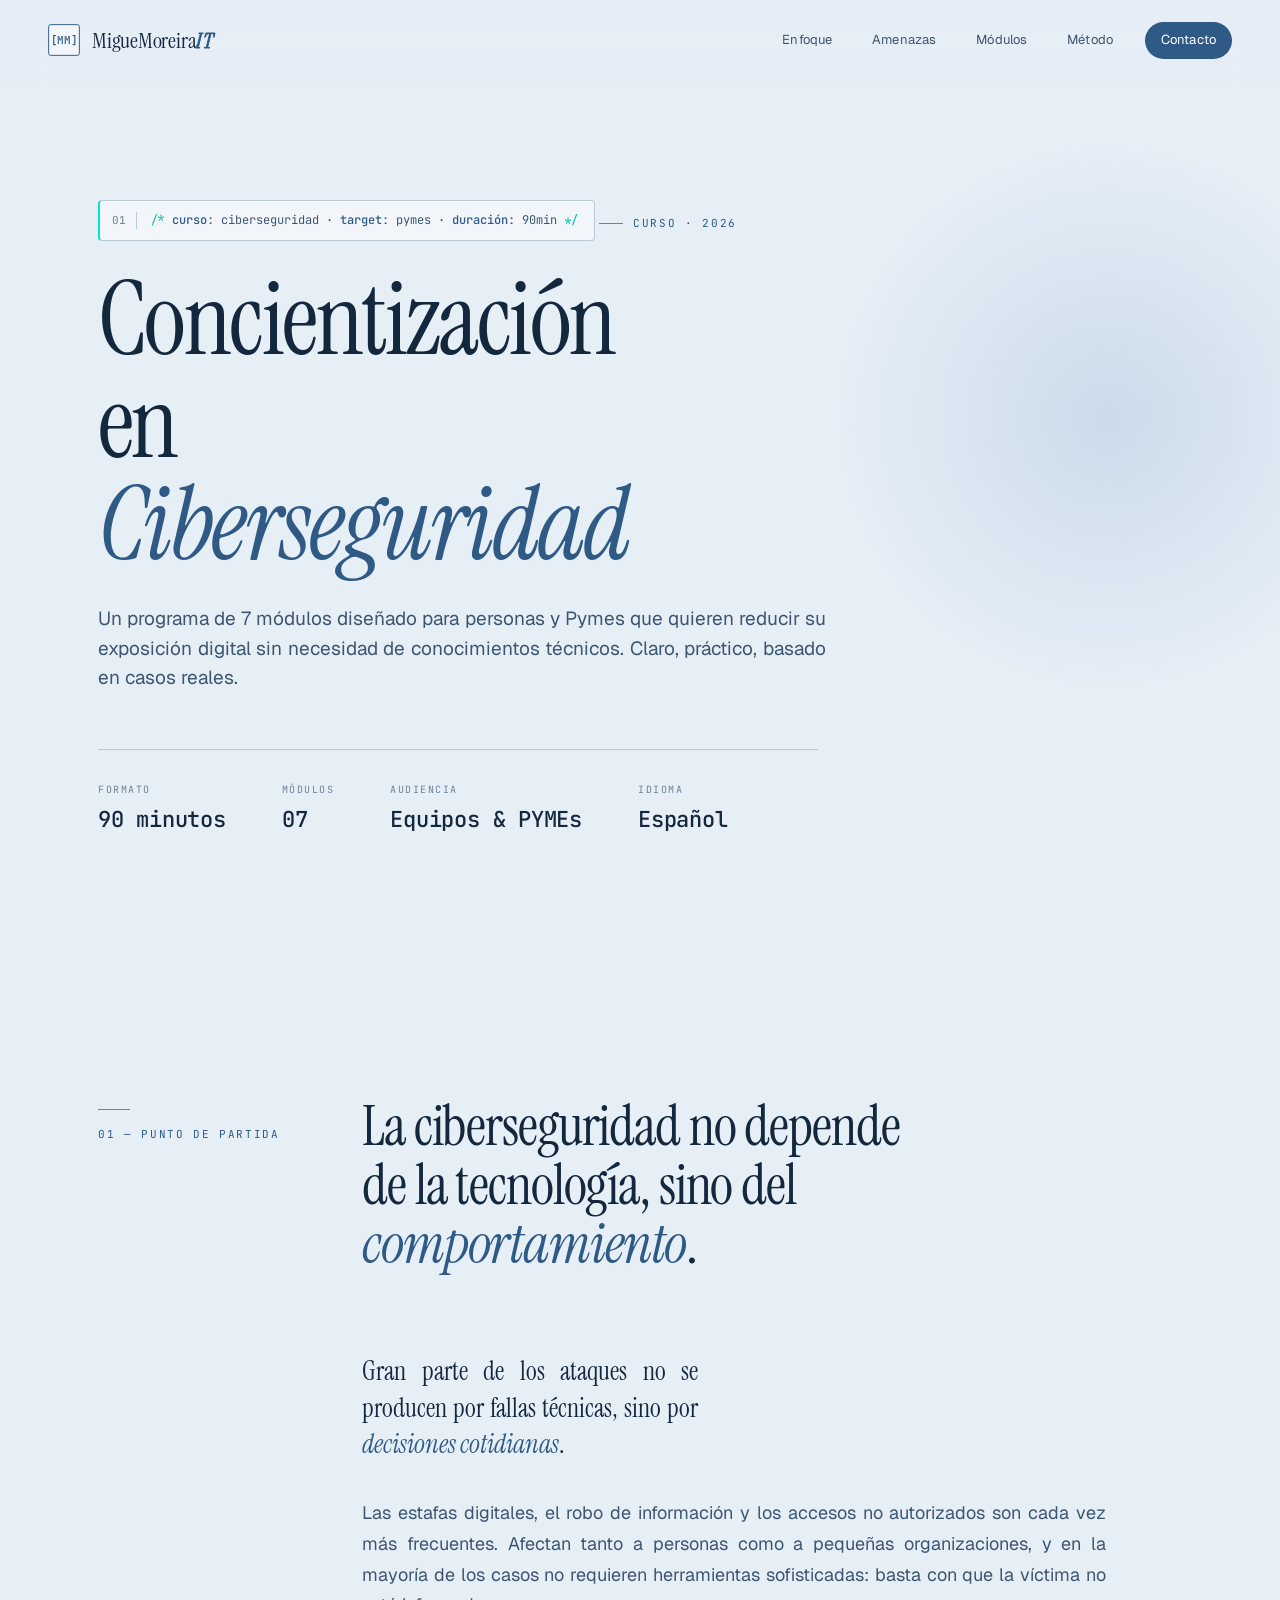
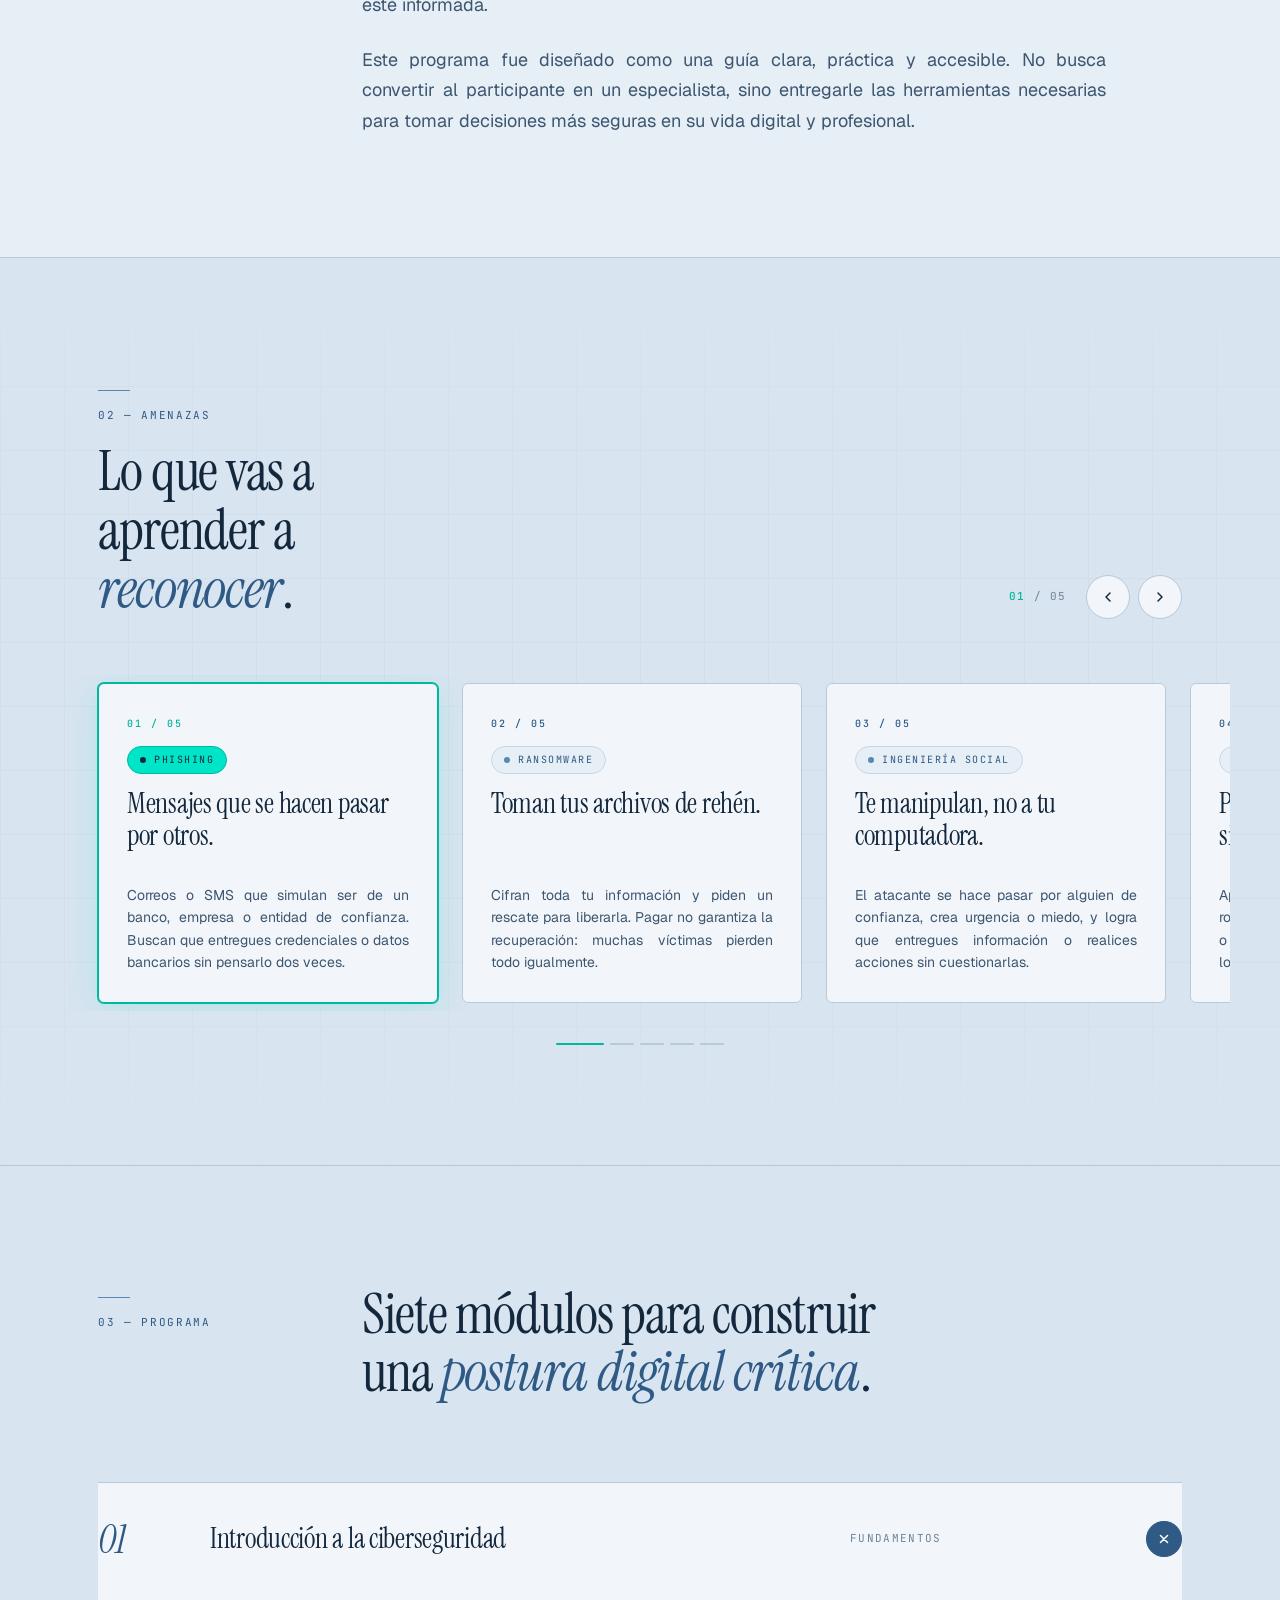
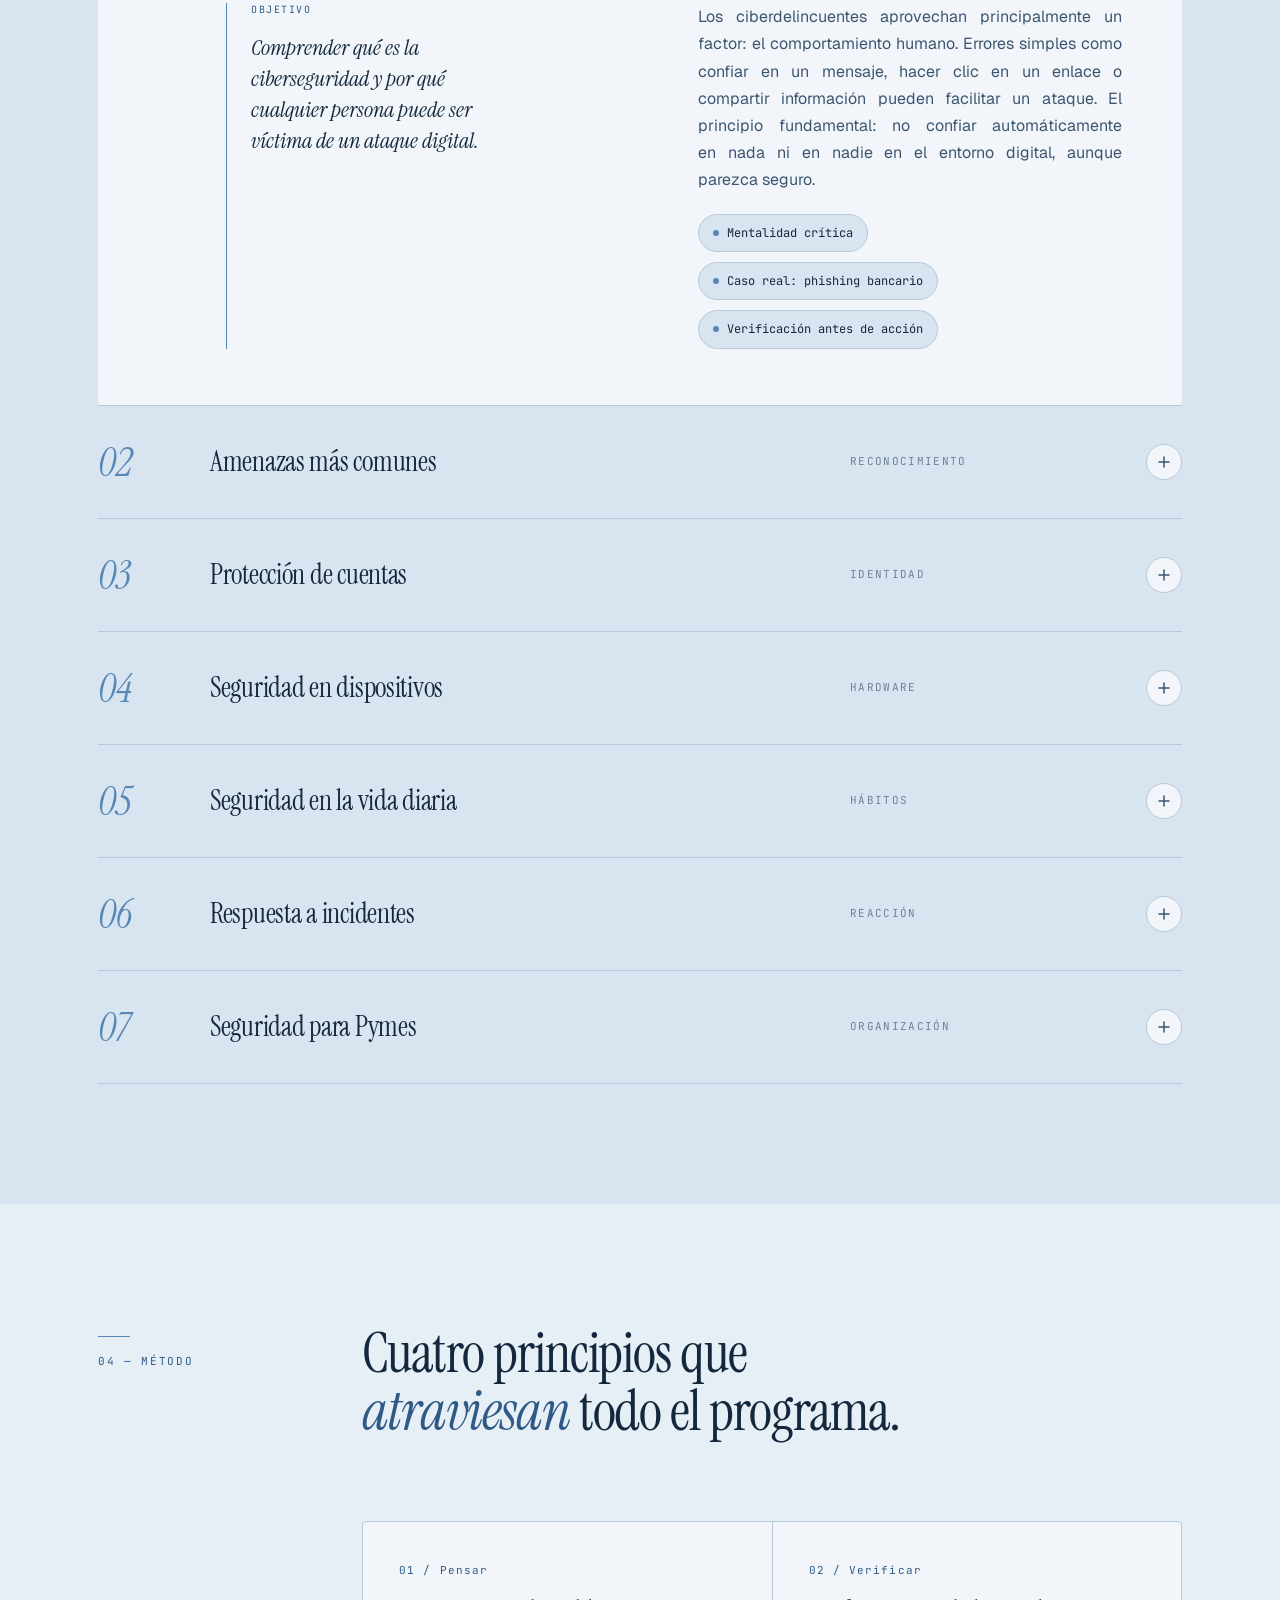
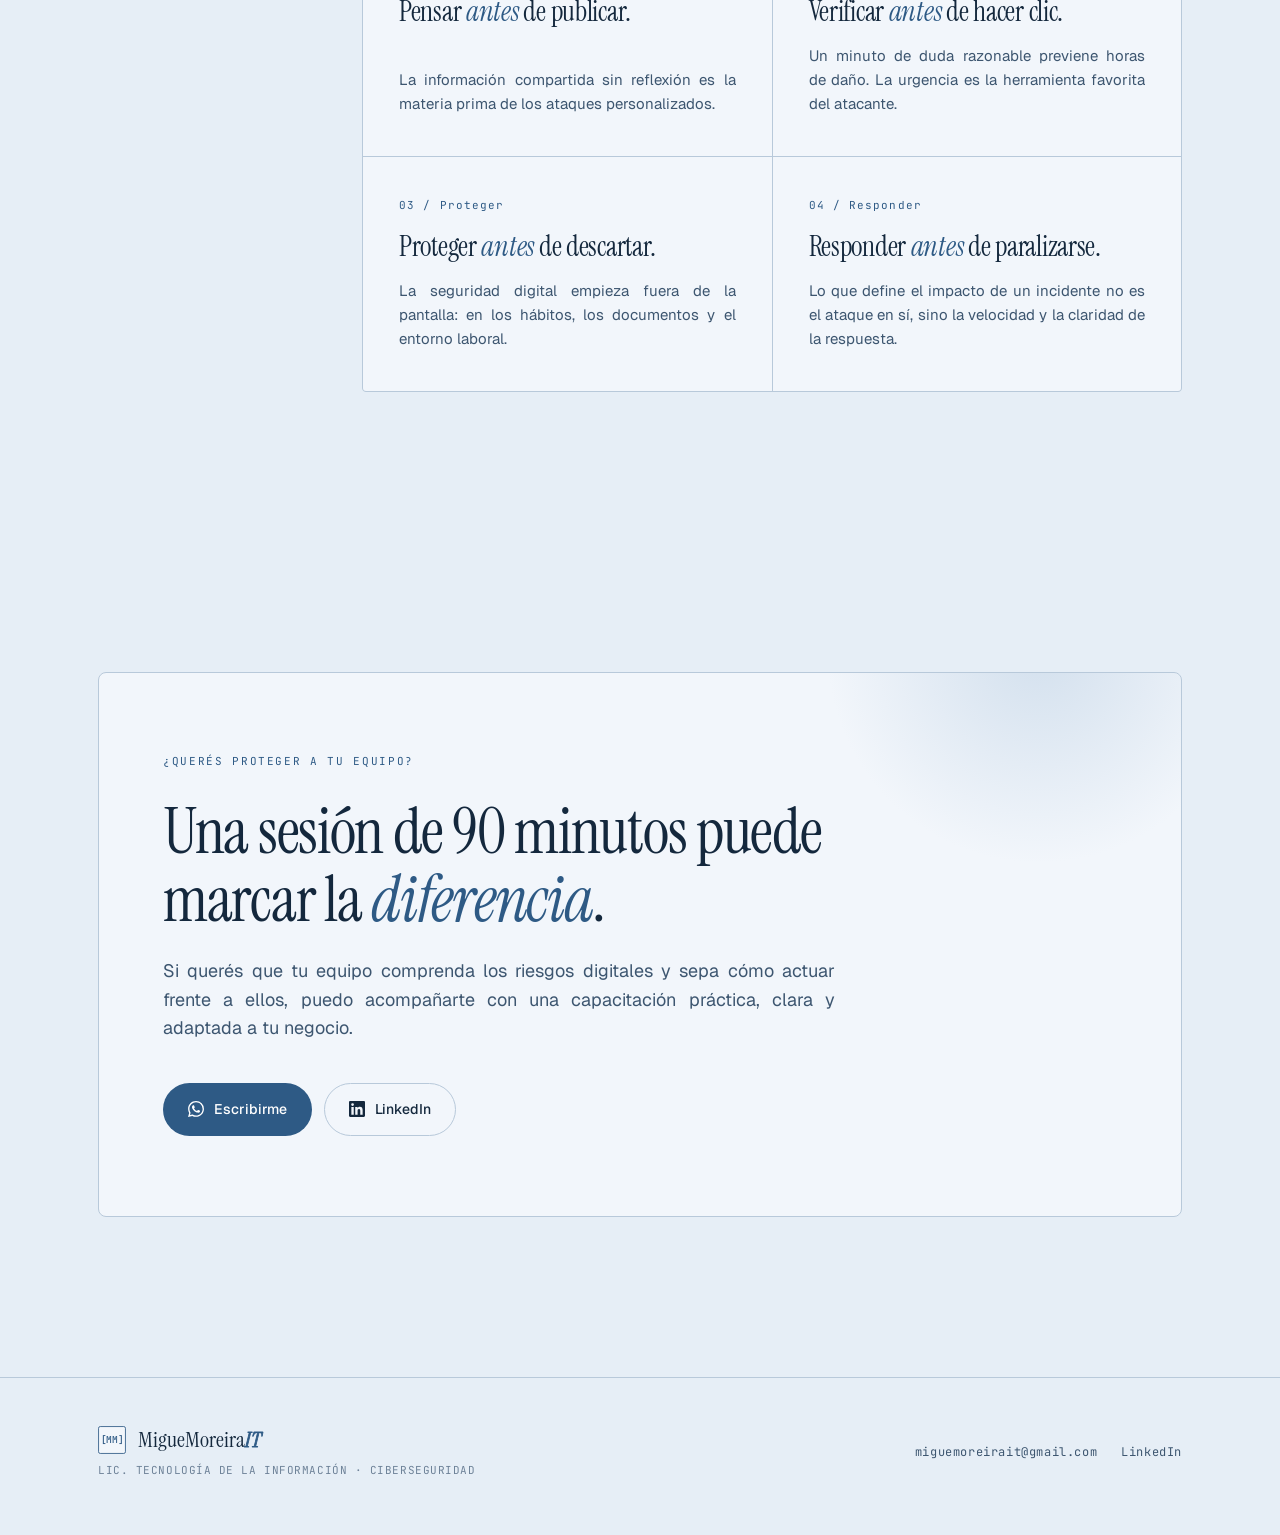
==== index.html @ a4010cc7 "Initial commit: portfolio site" ====
<!DOCTYPE html>
<html lang="es">
<head>
<meta charset="UTF-8" />
<meta name="viewport" content="width=device-width, initial-scale=1.0" />
<title>MigueMoreiraIT — Concientización en Ciberseguridad</title>
<link rel="preconnect" href="https://fonts.googleapis.com" />
<link rel="preconnect" href="https://fonts.gstatic.com" crossorigin />
<link href="https://fonts.googleapis.com/css2?family=Instrument+Serif:ital@0;1&family=Geist:wght@300;400;500;600&family=JetBrains+Mono:wght@400;500&display=swap" rel="stylesheet" />

<link rel="icon" type="image/svg+xml" href="logos/monogram.svg" />
<link rel="stylesheet" href="styles.css" />
</head>
<body>
<a id="top"></a>

<nav class="nav" id="nav">
  <a href="#top" class="nav-brand">
    <svg class="nav-mark" viewBox="0 0 100 100" xmlns="http://www.w3.org/2000/svg" aria-hidden="true">
      <rect x="2" y="2" width="96" height="96" fill="#F2F6FB" stroke="#2E5A85" stroke-width="3" rx="6"/>
      <text x="50" y="62" text-anchor="middle" font-family="'JetBrains Mono', ui-monospace, monospace" font-size="34" font-weight="500" fill="#2E5A85" letter-spacing="-1">[MM]</text>
    </svg>
    <span>MigueMoreira<strong class="brand-it">IT</strong></span>
  </a>
  <div class="nav-links">
    <a href="#enfoque">Enfoque</a>
    <a href="#amenazas">Amenazas</a>
    <a href="#modulos">Módulos</a>
    <a href="#metodo">Método</a>
    <a href="#contacto" class="cta-link">Contacto</a>
    <button class="nav-toggle" id="nav-toggle" aria-label="Abrir menú" aria-expanded="false">
      <span class="nav-toggle-icon"><span></span><span></span><span></span></span>
    </button>
  </div>
</nav>

<div class="mobile-menu" id="mobile-menu">
  <a href="#enfoque" data-mobile-link><span>Enfoque</span><span class="num">01</span></a>
  <a href="#amenazas" data-mobile-link><span>Amenazas</span><span class="num">02</span></a>
  <a href="#modulos" data-mobile-link><span>Módulos</span><span class="num">03</span></a>
  <a href="#metodo" data-mobile-link><span>Método</span><span class="num">04</span></a>
  <a href="#contacto" data-mobile-link><span>Contacto</span><span class="num">05</span></a>
  <div class="mobile-menu-footer">
    <a href="mailto:miguemoreirait@gmail.com">miguemoreirait@gmail.com</a>
  </div>
</div>

<main>

  <!-- HERO -->
  <section class="hero">
    <div class="wrap hero-inner">
      <div class="hero-snippet">
        <span class="ln">01</span>
        <span><span class="sym">/*</span> <span class="key">curso</span>: ciberseguridad · <span class="key">target</span>: pymes · <span class="key">duración</span>: 90min <span class="sym">*/</span></span>
      </div>
      <div class="hero-eyebrow">Curso · 2026</div>
      <h1>Concientización en <em>Ciberseguridad</em></h1>
      <p class="hero-sub">
        Un programa de 7 módulos diseñado para personas y Pymes que quieren reducir su exposición digital sin necesidad de conocimientos técnicos. Claro, práctico, basado en casos reales.
      </p>

      <div class="hero-meta">
        <div class="hero-meta-item">
          <span class="hero-meta-label">Formato</span>
          <span class="hero-meta-value">90 minutos</span>
        </div>
        <div class="hero-meta-item">
          <span class="hero-meta-label">Módulos</span>
          <span class="hero-meta-value">07</span>
        </div>
        <div class="hero-meta-item">
          <span class="hero-meta-label">Audiencia</span>
          <span class="hero-meta-value">Equipos & PYMEs</span>
        </div>
        <div class="hero-meta-item">
          <span class="hero-meta-label">Idioma</span>
          <span class="hero-meta-value">Español</span>
        </div>
      </div>
    </div>
  </section>

  <!-- INTRO / ENFOQUE -->
  <section id="enfoque">
    <div class="wrap">
      <div class="section-head">
        <div class="section-head-tag">01 — Punto de partida</div>
        <h2>La ciberseguridad no depende de la tecnología, sino del <em>comportamiento</em>.</h2>
      </div>
      <div class="intro-body">
        <div></div>
        <div>
          <p class="lead">
            Gran parte de los ataques no se producen por fallas técnicas, sino por <em>decisiones cotidianas</em>.
          </p>
          <p>
            Las estafas digitales, el robo de información y los accesos no autorizados son cada vez más frecuentes. Afectan tanto a personas como a pequeñas organizaciones, y en la mayoría de los casos no requieren herramientas sofisticadas: basta con que la víctima no esté informada.
          </p>
          <p>
            Este programa fue diseñado como una guía clara, práctica y accesible. No busca convertir al participante en un especialista, sino entregarle las herramientas necesarias para tomar decisiones más seguras en su vida digital y profesional.
          </p>
        </div>
      </div>
    </div>
  </section>

  <!-- AMENAZAS · carousel -->
  <section class="amenazas-section" id="amenazas">
    <div class="wrap">
      <div class="amenazas-head">
        <div class="left">
          <div class="section-head-tag">02 — Amenazas</div>
          <h2>Lo que vas a aprender a <em>reconocer</em>.</h2>
        </div>
        <div class="carousel-controls">
          <span class="carousel-counter"><strong id="carousel-current">01</strong> / <span id="carousel-total">05</span></span>
          <button class="carousel-arrow" id="carousel-prev" aria-label="Anterior">
            <svg viewBox="0 0 14 14"><path d="M9 11L5 7l4-4" stroke-linecap="round" stroke-linejoin="round"/></svg>
          </button>
          <button class="carousel-arrow" id="carousel-next" aria-label="Siguiente">
            <svg viewBox="0 0 14 14"><path d="M5 3l4 4-4 4" stroke-linecap="round" stroke-linejoin="round"/></svg>
          </button>
        </div>
      </div>
      <div class="carousel-track-wrap">
        <div class="carousel-track" id="carousel-track"></div>
      </div>
      <div class="carousel-dots" id="carousel-dots"></div>
    </div>
  </section>

  <!-- MODULES -->
  <section class="modules-section" id="modulos">
    <div class="wrap">
      <div class="section-head">
        <div class="section-head-tag">03 — Programa</div>
        <h2>Siete módulos para construir una <em>postura digital crítica</em>.</h2>
      </div>
      <div class="modules-grid" id="modules-grid"></div>
    </div>
  </section>

  <!-- APPROACH / METODO -->
  <section id="metodo">
    <div class="wrap">
      <div class="section-head">
        <div class="section-head-tag">04 — Método</div>
        <h2>Cuatro principios que <em>atraviesan</em> todo el programa.</h2>
      </div>
      <div class="approach-grid">
        <div></div>
        <div class="approach-cards">
          <div class="approach-card">
            <span class="approach-card-num">01 / Pensar</span>
            <h3>Pensar <em>antes</em> de publicar.</h3>
            <p>La información compartida sin reflexión es la materia prima de los ataques personalizados.</p>
          </div>
          <div class="approach-card">
            <span class="approach-card-num">02 / Verificar</span>
            <h3>Verificar <em>antes</em> de hacer clic.</h3>
            <p>Un minuto de duda razonable previene horas de daño. La urgencia es la herramienta favorita del atacante.</p>
          </div>
          <div class="approach-card">
            <span class="approach-card-num">03 / Proteger</span>
            <h3>Proteger <em>antes</em> de descartar.</h3>
            <p>La seguridad digital empieza fuera de la pantalla: en los hábitos, los documentos y el entorno laboral.</p>
          </div>
          <div class="approach-card">
            <span class="approach-card-num">04 / Responder</span>
            <h3>Responder <em>antes</em> de paralizarse.</h3>
            <p>Lo que define el impacto de un incidente no es el ataque en sí, sino la velocidad y la claridad de la respuesta.</p>
          </div>
        </div>
      </div>
    </div>
  </section>

  <!-- CTA -->
  <section class="cta" id="contacto">
    <div class="wrap">
      <div class="cta-inner">
        <div class="cta-content">
          <div class="cta-eyebrow">¿Querés proteger a tu equipo?</div>
          <h2>Una sesión de 90 minutos puede marcar la <em>diferencia</em>.</h2>
          <p class="cta-body">
            Si querés que tu equipo comprenda los riesgos digitales y sepa cómo actuar frente a ellos, puedo acompañarte con una capacitación práctica, clara y adaptada a tu negocio.
          </p>
          <div class="cta-actions">
            <a href="https://wa.me/5491130578169" target="_blank" rel="noopener" class="btn btn-primary">
              <svg viewBox="0 0 24 24" fill="currentColor" stroke="none" aria-hidden="true"><path d="M17.472 14.382c-.297-.149-1.758-.867-2.03-.967-.273-.099-.471-.148-.67.15-.197.297-.767.966-.94 1.164-.173.199-.347.223-.644.075-.297-.15-1.255-.463-2.39-1.475-.883-.788-1.48-1.761-1.653-2.059-.173-.297-.018-.458.13-.606.134-.133.298-.347.446-.52.149-.174.198-.298.298-.497.099-.198.05-.371-.025-.52-.075-.149-.669-1.612-.916-2.207-.242-.579-.487-.5-.669-.51-.173-.008-.371-.01-.57-.01-.198 0-.52.074-.792.372-.272.297-1.04 1.016-1.04 2.479 0 1.462 1.065 2.875 1.213 3.074.149.198 2.096 3.2 5.077 4.487.709.306 1.262.489 1.694.625.712.227 1.36.195 1.871.118.571-.085 1.758-.719 2.006-1.413.248-.694.248-1.289.173-1.413-.074-.124-.272-.198-.57-.347m-5.421 7.403h-.004a9.87 9.87 0 01-5.031-1.378l-.361-.214-3.741.982.998-3.648-.235-.374a9.86 9.86 0 01-1.51-5.26c.001-5.45 4.436-9.884 9.888-9.884 2.64 0 5.122 1.03 6.988 2.898a9.825 9.825 0 012.893 6.994c-.003 5.45-4.437 9.884-9.885 9.884m8.413-18.297A11.815 11.815 0 0012.05 0C5.495 0 .16 5.335.157 11.892c0 2.096.547 4.142 1.588 5.945L.057 24l6.305-1.654a11.882 11.882 0 005.683 1.448h.005c6.554 0 11.89-5.335 11.893-11.893a11.821 11.821 0 00-3.48-8.413z"/></svg>
              Escribirme
            </a>
            <a href="https://linkedin.com/in/miguemoreira" target="_blank" rel="noopener" class="btn btn-secondary">
              <svg viewBox="0 0 24 24" fill="currentColor" stroke="none" aria-hidden="true"><path d="M20.447 20.452h-3.554v-5.569c0-1.328-.027-3.037-1.852-3.037-1.853 0-2.136 1.445-2.136 2.939v5.667H9.351V9h3.414v1.561h.046c.477-.9 1.637-1.85 3.37-1.85 3.601 0 4.267 2.37 4.267 5.455v6.286zM5.337 7.433a2.062 2.062 0 01-2.063-2.065 2.063 2.063 0 112.063 2.065zm1.782 13.019H3.555V9h3.564v11.452zM22.225 0H1.771C.792 0 0 .774 0 1.729v20.542C0 23.227.792 24 1.771 24h20.451C23.2 24 24 23.227 24 22.271V1.729C24 .774 23.2 0 22.222 0h.003z"/></svg>
              LinkedIn
            </a>
          </div>
        </div>
      </div>
    </div>
  </section>

  <footer>
    <div class="wrap">
      <div class="footer-row">
        <div class="footer-left">
          <div class="footer-wordmark">
            <svg class="footer-mark" viewBox="0 0 100 100" xmlns="http://www.w3.org/2000/svg" aria-hidden="true">
              <rect x="2" y="2" width="96" height="96" fill="#F2F6FB" stroke="#2E5A85" stroke-width="3" rx="6"/>
              <text x="50" y="62" text-anchor="middle" font-family="'JetBrains Mono', ui-monospace, monospace" font-size="34" font-weight="500" fill="#2E5A85" letter-spacing="-1">[MM]</text>
            </svg>
            <span>MigueMoreira<strong class="brand-it">IT</strong></span>
          </div>
          <div class="footer-credentials">Lic. Tecnología de la Información · Ciberseguridad</div>
        </div>
        <div class="footer-right">
          <a href="mailto:miguemoreirait@gmail.com">miguemoreirait@gmail.com</a>
          <a href="https://linkedin.com/in/miguemoreira" target="_blank" rel="noopener">LinkedIn</a>
        </div>
      </div>
    </div>
  </footer>
</main>

<script type="application/json" id="threats-data">
[
  {
    "num": "01",
    "tag": "Phishing",
    "title": "Mensajes que se hacen pasar por otros.",
    "desc": "Correos o SMS que simulan ser de un banco, empresa o entidad de confianza. Buscan que entregues credenciales o datos bancarios sin pensarlo dos veces."
  },
  {
    "num": "02",
    "tag": "Ransomware",
    "title": "Toman tus archivos de rehén.",
    "desc": "Cifran toda tu información y piden un rescate para liberarla. Pagar no garantiza la recuperación: muchas víctimas pierden todo igualmente."
  },
  {
    "num": "03",
    "tag": "Ingeniería social",
    "title": "Te manipulan, no a tu computadora.",
    "desc": "El atacante se hace pasar por alguien de confianza, crea urgencia o miedo, y logra que entregues información o realices acciones sin cuestionarlas."
  },
  {
    "num": "04",
    "tag": "Malware",
    "title": "Programas que espían sin avisar.",
    "desc": "Aplicaciones aparentemente inocentes que roban contraseñas, registran lo que tipeás o toman control del dispositivo sin que lo notes."
  },
  {
    "num": "05",
    "tag": "Estafas digitales",
    "title": "El cuento del tío, en versión digital.",
    "desc": "Perfiles falsos en WhatsApp o redes sociales que se hacen pasar por familiares o empresas conocidas. Usan urgencia emocional para pedir dinero o datos."
  }
]
</script>

<script type="application/json" id="modules-data">
[
  {
    "num": "01",
    "title": "Introducción a la ciberseguridad",
    "tag": "Fundamentos",
    "objetivo": "Comprender qué es la ciberseguridad y por qué cualquier persona puede ser víctima de un ataque digital.",
    "body": "Los ciberdelincuentes aprovechan principalmente un factor: el comportamiento humano. Errores simples como confiar en un mensaje, hacer clic en un enlace o compartir información pueden facilitar un ataque. El principio fundamental: no confiar automáticamente en nada ni en nadie en el entorno digital, aunque parezca seguro.",
    "topics": ["Mentalidad crítica", "Caso real: phishing bancario", "Verificación antes de acción"]
  },
  {
    "num": "02",
    "title": "Amenazas más comunes",
    "tag": "Reconocimiento",
    "objetivo": "Identificar las amenazas digitales más frecuentes para reconocerlas a tiempo y evitar caer en ellas.",
    "body": "Las amenazas digitales más comunes no requieren tecnología sofisticada: requieren que la víctima no esté informada. El denominador común es siempre el mismo: aprovechar la confianza, la urgencia o el desconocimiento del usuario.",
    "topics": ["Phishing", "Ransomware", "Ingeniería social", "Malware", "Estafas por WhatsApp"]
  },
  {
    "num": "03",
    "title": "Protección de cuentas",
    "tag": "Identidad",
    "objetivo": "Aprender a proteger las cuentas digitales personales y laborales para evitar accesos no autorizados.",
    "body": "Una contraseña débil o reutilizada es como dejar la llave de tu casa debajo del felpudo. El correo electrónico es la llave maestra: si un atacante accede a él, puede resetear las contraseñas de todos los otros servicios. La protección no requiere conocimientos técnicos, requiere hábitos simples aplicados de forma consistente.",
    "topics": ["Contraseñas seguras", "Doble factor (2FA)", "Gestores de contraseñas", "Have I Been Pwned"]
  },
  {
    "num": "04",
    "title": "Seguridad en dispositivos",
    "tag": "Hardware",
    "objetivo": "Proteger los dispositivos que usamos a diario para evitar que sean vulnerados, robados o comprometidos sin que nos demos cuenta.",
    "body": "Un dispositivo desprotegido es una puerta abierta. El dispositivo más seguro no es el más caro ni el más moderno: es el que está correctamente configurado y mantenido. Pequeños hábitos como actualizar, bloquear y verificar marcan una diferencia enorme frente a las amenazas más comunes.",
    "topics": ["Actualizaciones", "Bloqueo de pantalla", "Wi-Fi públicas & VPN", "Apps oficiales", "Permisos"]
  },
  {
    "num": "05",
    "title": "Seguridad en la vida diaria",
    "tag": "Hábitos",
    "objetivo": "Incorporar hábitos de seguridad digital en las actividades cotidianas para reducir los riesgos sin necesidad de conocimientos técnicos.",
    "body": "La ciberseguridad no ocurre solo en las empresas o en entornos técnicos. Ocurre en cada decisión que tomamos cuando usamos el celular, navegamos por internet o compartimos información. La mayoría de los ataques exitosos no explotan fallas tecnológicas, explotan comportamientos cotidianos.",
    "topics": ["Sobreexposición en redes", "Compras online seguras", "Documentos físicos", "Entorno laboral"]
  },
  {
    "num": "06",
    "title": "Respuesta a incidentes",
    "tag": "Reacción",
    "objetivo": "Saber qué hacer ante una situación de ataque o brecha de seguridad para minimizar el daño y recuperarse de forma ordenada.",
    "body": "Ningún sistema de protección es infalible. La diferencia entre un incidente menor y una crisis grave muchas veces no está en el ataque en sí, sino en la velocidad y la claridad con la que se responde. Cada minuto de inacción le da más tiempo al atacante.",
    "topics": ["Contención inmediata", "Copias de seguridad", "No pagar rescates", "Denuncia UFECI"]
  },
  {
    "num": "07",
    "title": "Seguridad para Pymes",
    "tag": "Organización",
    "objetivo": "Identificar los riesgos específicos que enfrentan las Pymes y conocer las medidas básicas para proteger información, sistemas y reputación.",
    "body": "Las Pymes son uno de los blancos más frecuentes. No porque tengan más información, sino porque tienen menos protección. El eslabón más débil no es la tecnología, sino las personas. La capacitación del equipo no es un lujo: es la inversión de mayor impacto al menor costo.",
    "topics": ["Capacitación del equipo", "Política de accesos", "Backups regulares", "Canales seguros"]
  }
]
</script>

<script src="script.js"></script>

</body>
</html>
---- styles.css ----
:root {
    /* Deeper blue pastel palette */
    --bg: #E6EEF6;
    --bg-deep: #D8E4F0;
    --surface: #F2F6FB;
    --surface-soft: #BFD2E5;
    --line: #B8C9DA;
    --line-soft: #C9D7E5;
    --primary: #5687B5;
    --primary-deep: #2E5A85;
    --accent: #94B4D2;
    --ink: #14283D;
    --ink-soft: #3D5670;
    --muted: #6E8298;
    /* Tech accent — used in interactive states, snippets, active carousel card */
    --cyan: #00E5C7;
    --cyan-deep: #00B89E;
    --cyan-glow: rgba(0, 229, 199, 0.18);
    --serif: 'Instrument Serif', Georgia, serif;
    --sans: 'Geist', -apple-system, BlinkMacSystemFont, sans-serif;
    --mono: 'JetBrains Mono', ui-monospace, monospace;
  }

  * { box-sizing: border-box; margin: 0; padding: 0; }

  html { scroll-behavior: smooth; }

  body {
    font-family: var(--sans);
    background: var(--bg);
    color: var(--ink);
    line-height: 1.6;
    font-weight: 400;
    -webkit-font-smoothing: antialiased;
    -moz-osx-font-smoothing: grayscale;
    text-wrap: pretty;
  }

  ::selection { background: var(--surface-soft); color: var(--ink); }

  /* ============ NAV ============ */
  .nav {
    position: fixed;
    top: 0;
    left: 0;
    right: 0;
    z-index: 50;
    padding: 22px 48px;
    display: flex;
    justify-content: space-between;
    align-items: center;
    backdrop-filter: blur(20px);
    -webkit-backdrop-filter: blur(20px);
    background: rgba(230, 238, 246, 0.78);
    border-bottom: 1px solid transparent;
    transition: border-color .3s ease, background .3s ease;
  }
  .nav.scrolled { border-bottom-color: var(--line-soft); }
  .nav-brand {
    font-family: var(--serif);
    font-size: 22px;
    letter-spacing: -0.01em;
    color: var(--ink);
    text-decoration: none;
    white-space: nowrap;
    flex-shrink: 0;
    display: inline-flex;
    align-items: center;
    gap: 12px;
  }
  .nav-brand .nav-mark {
    width: 32px;
    height: 32px;
    display: block;
    flex-shrink: 0;
  }
  .nav-brand em { font-style: italic; color: var(--primary-deep); }

  /* Brand 'IT' — bold + primary-deep, used in nav and footer */
  .brand-it {
    font-style: italic;
    font-weight: 400;
    color: var(--primary-deep);
    -webkit-text-stroke: 0.8px var(--primary-deep);
    letter-spacing: 0.01em;
  }
  .nav-links { display: flex; gap: 8px; align-items: center; }
  .nav-links a {
    font-size: 13px;
    color: var(--ink-soft);
    text-decoration: none;
    letter-spacing: 0.01em;
    transition: all .2s ease;
    padding: 8px 16px;
    border-radius: 999px;
  }
  .nav-links a:hover {
    color: var(--primary-deep);
    background: rgba(255, 255, 255, 0.6);
  }
  .nav-links a.cta-link {
    background: var(--primary-deep);
    color: white;
    margin-left: 8px;
  }
  .nav-links a.cta-link:hover {
    background: var(--ink);
    color: white;
  }

  /* Hamburger button */
  .nav-toggle {
    display: none;
    width: 44px;
    height: 44px;
    border-radius: 999px;
    border: 1px solid var(--line);
    background: var(--surface);
    cursor: pointer;
    align-items: center;
    justify-content: center;
    padding: 0;
    transition: all .25s ease;
  }
  .nav-toggle:hover { border-color: var(--primary-deep); }
  .nav-toggle-icon {
    width: 18px;
    height: 12px;
    position: relative;
  }
  .nav-toggle-icon span {
    position: absolute;
    left: 0;
    width: 100%;
    height: 1.5px;
    background: var(--ink);
    border-radius: 2px;
    transition: all .3s ease;
  }
  .nav-toggle-icon span:nth-child(1) { top: 0; }
  .nav-toggle-icon span:nth-child(2) { top: 50%; transform: translateY(-50%); }
  .nav-toggle-icon span:nth-child(3) { bottom: 0; }
  .nav.menu-open .nav-toggle-icon span:nth-child(1) { top: 50%; transform: translateY(-50%) rotate(45deg); }
  .nav.menu-open .nav-toggle-icon span:nth-child(2) { opacity: 0; }
  .nav.menu-open .nav-toggle-icon span:nth-child(3) { bottom: 50%; transform: translateY(50%) rotate(-45deg); }

  /* Mobile menu overlay */
  .mobile-menu {
    position: fixed;
    top: 0;
    left: 0;
    right: 0;
    height: 100vh;
    background: var(--bg);
    z-index: 40;
    padding: 100px 32px 48px;
    display: flex;
    flex-direction: column;
    gap: 4px;
    opacity: 0;
    pointer-events: none;
    transition: opacity .3s ease;
  }
  .mobile-menu.open { opacity: 1; pointer-events: auto; }
  .mobile-menu a {
    font-family: var(--serif);
    font-size: 40px;
    color: var(--ink);
    text-decoration: none;
    padding: 18px 0;
    border-bottom: 1px solid var(--line);
    letter-spacing: -0.01em;
    display: flex;
    align-items: center;
    justify-content: space-between;
    transition: color .2s ease;
  }
  .mobile-menu a:hover { color: var(--primary-deep); }
  .mobile-menu a .num {
    font-family: var(--mono);
    font-size: 11px;
    color: var(--muted);
    letter-spacing: 0.15em;
  }
  .mobile-menu-footer {
    margin-top: auto;
    padding-top: 32px;
    font-family: var(--mono);
    font-size: 11px;
    color: var(--muted);
    text-transform: uppercase;
    letter-spacing: 0.15em;
  }
  .mobile-menu-footer a {
    font-family: var(--mono);
    font-size: 11px;
    color: var(--ink-soft);
    border: none;
    padding: 4px 0;
    text-transform: none;
  }

  /* ============ LAYOUT ============ */
  .wrap {
    max-width: 1180px;
    margin: 0 auto;
    padding: 0 48px;
  }

  section { padding: 120px 0; position: relative; }

  /* ============ HERO ============ */
  .hero {
    padding-top: 200px;
    padding-bottom: 140px;
    position: relative;
    overflow: hidden;
  }
  .hero::before {
    content: "";
    position: absolute;
    top: 12%;
    right: -10%;
    width: 600px;
    height: 600px;
    background: radial-gradient(circle, var(--surface-soft) 0%, transparent 65%);
    opacity: 0.7;
    pointer-events: none;
    z-index: 0;
  }
  .hero-inner { position: relative; z-index: 1; }

  /* Tech snippet — small code-style header above the eyebrow */
  .hero-snippet {
    display: inline-flex;
    align-items: center;
    gap: 14px;
    background: var(--surface);
    border: 1px solid var(--line);
    border-left: 2px solid var(--cyan);
    border-radius: 4px;
    padding: 10px 16px 10px 12px;
    margin-bottom: 28px;
    font-family: var(--mono);
    font-size: 12px;
    color: var(--ink-soft);
    max-width: 100%;
    flex-wrap: wrap;
  }
  .hero-snippet .ln {
    color: var(--muted);
    user-select: none;
    border-right: 1px solid var(--line);
    padding-right: 10px;
    font-size: 11px;
  }
  .hero-snippet .sym { color: var(--cyan-deep); }
  .hero-snippet .key { color: var(--primary-deep); font-weight: 500; }
  .hero-snippet .val { color: var(--ink); }
  .hero-eyebrow {
    display: inline-flex;
    align-items: center;
    gap: 10px;
    font-family: var(--mono);
    font-size: 11px;
    text-transform: uppercase;
    letter-spacing: 0.15em;
    color: var(--primary-deep);
    margin-bottom: 32px;
  }
  .hero-eyebrow::before {
    content: "";
    width: 24px;
    height: 1px;
    background: var(--primary);
  }
  .hero h1 {
    font-family: var(--serif);
    font-weight: 400;
    font-size: clamp(56px, 8vw, 112px);
    line-height: 1.0;
    letter-spacing: -0.025em;
    color: var(--ink);
    margin-bottom: 28px;
    max-width: 12ch;
  }
  .hero h1 em {
    font-style: italic;
    color: var(--primary-deep);
  }
  .hero-sub {
    font-size: 19px;
    color: var(--ink-soft);
    max-width: 56ch;
    line-height: 1.55;
    margin-bottom: 56px;
    font-weight: 400;
    text-align: justify;
    hyphens: auto;
  }
  .hero-meta {
    display: flex;
    gap: 56px;
    flex-wrap: wrap;
    padding-top: 32px;
    border-top: 1px solid var(--line);
    max-width: 720px;
  }
  .hero-meta-item {
    display: flex;
    flex-direction: column;
    gap: 4px;
  }
  .hero-meta-label {
    font-family: var(--mono);
    font-size: 10px;
    text-transform: uppercase;
    letter-spacing: 0.15em;
    color: var(--muted);
  }
  .hero-meta-value {
    font-family: var(--mono);
    font-size: 22px;
    font-variant-numeric: tabular-nums;
    font-weight: 500;
    color: var(--ink);
    letter-spacing: -0.01em;
  }

  /* ============ SECTION HEADER ============ */
  .section-head {
    display: grid;
    grid-template-columns: 200px 1fr;
    gap: 64px;
    margin-bottom: 80px;
    align-items: start;
  }
  .section-head-tag {
    font-family: var(--mono);
    font-size: 11px;
    text-transform: uppercase;
    letter-spacing: 0.15em;
    color: var(--primary-deep);
    padding-top: 12px;
  }
  .section-head-tag::before {
    content: "";
    display: block;
    width: 32px;
    height: 1px;
    background: var(--primary);
    margin-bottom: 16px;
  }
  .section-head h2 {
    font-family: var(--serif);
    font-weight: 400;
    font-size: clamp(36px, 4.5vw, 56px);
    line-height: 1.05;
    letter-spacing: -0.02em;
    color: var(--ink);
    max-width: 22ch;
  }
  .section-head h2 em { font-style: italic; color: var(--primary-deep); }

  /* ============ INTRO ============ */
  .intro-body {
    display: grid;
    grid-template-columns: 200px 1fr;
    gap: 64px;
  }
  .intro-body p {
    font-size: 18px;
    line-height: 1.7;
    color: var(--ink-soft);
    margin-bottom: 24px;
    max-width: 62ch;
    text-align: justify;
    hyphens: auto;
  }
  .intro-body p:last-child { margin-bottom: 0; }
  .intro-body .lead {
    font-family: var(--serif);
    font-size: 26px;
    line-height: 1.4;
    color: var(--ink);
    margin-bottom: 36px;
    max-width: 28ch;
  }
  .intro-body .lead em { font-style: italic; color: var(--primary-deep); }

  /* ============ MODULES ============ */
  .modules-section { background: var(--bg-deep); }
  .modules-section::before {
    content: "";
    position: absolute;
    top: 0; left: 0; right: 0;
    height: 1px;
    background: var(--line);
  }

  .modules-grid {
    display: flex;
    flex-direction: column;
    gap: 0;
    border-top: 1px solid var(--line);
  }
  .module {
    border-bottom: 1px solid var(--line);
    cursor: pointer;
    transition: background .25s ease;
    position: relative;
  }
  .module:hover { background: rgba(255, 255, 255, 0.5); }
  .module.open { background: var(--surface); }

  .module-row {
    display: grid;
    grid-template-columns: 80px 1fr 240px 60px;
    gap: 32px;
    padding: 36px 0;
    align-items: center;
  }
  .module-num {
    font-family: var(--serif);
    font-size: 40px;
    font-style: italic;
    color: var(--primary);
    line-height: 1;
    transition: color .25s ease;
  }
  .module.open .module-num { color: var(--primary-deep); }
  .module-title {
    font-family: var(--serif);
    font-size: 28px;
    color: var(--ink);
    letter-spacing: -0.01em;
    line-height: 1.15;
  }
  .module-tag {
    font-family: var(--mono);
    font-size: 11px;
    text-transform: uppercase;
    letter-spacing: 0.12em;
    color: var(--muted);
  }
  .module-toggle {
    width: 36px;
    height: 36px;
    border-radius: 999px;
    border: 1px solid var(--line);
    background: var(--surface);
    display: flex;
    align-items: center;
    justify-content: center;
    transition: all .3s cubic-bezier(.4,0,.2,1);
    justify-self: end;
  }
  .module.open .module-toggle {
    background: var(--primary-deep);
    border-color: var(--primary-deep);
    transform: rotate(45deg);
  }
  .module-toggle svg {
    width: 14px; height: 14px;
    stroke: var(--ink-soft);
    transition: stroke .25s ease;
  }
  .module.open .module-toggle svg { stroke: white; }

  .module-detail {
    max-height: 0;
    overflow: hidden;
    transition: max-height .5s cubic-bezier(.4,0,.2,1);
  }
  .module.open .module-detail { max-height: 2000px; }

  .module-detail-inner {
    display: grid;
    grid-template-columns: 80px 1fr 1fr;
    gap: 48px;
    padding: 8px 60px 56px 0;
  }
  .module-detail-inner .spacer {}
  .module-objetivo {
    font-family: var(--serif);
    font-size: 22px;
    font-style: italic;
    color: var(--ink);
    line-height: 1.4;
    padding-right: 24px;
    border-left: 1px solid var(--primary);
    padding-left: 24px;
    max-width: 32ch;
  }
  .module-objetivo-label {
    font-family: var(--mono);
    font-size: 10px;
    text-transform: uppercase;
    letter-spacing: 0.15em;
    color: var(--primary-deep);
    margin-bottom: 16px;
    font-style: normal;
    display: block;
  }
  .module-content {
    font-size: 16px;
    color: var(--ink-soft);
    line-height: 1.7;
  }
  .module-content p {
    margin-bottom: 16px;
    text-align: justify;
    hyphens: auto;
  }
  .module-content .topics {
    list-style: none;
    padding: 0;
    margin-top: 20px;
    display: flex;
    flex-direction: column;
    gap: 10px;
  }
  .module-content .topics li {
    font-family: var(--mono);
    font-size: 12px;
    color: var(--ink);
    padding: 8px 14px;
    background: var(--bg-deep);
    border: 1px solid var(--line);
    border-radius: 999px;
    display: inline-flex;
    align-items: center;
    gap: 8px;
    width: fit-content;
  }
  .module-content .topics li::before {
    content: "";
    width: 6px;
    height: 6px;
    border-radius: 50%;
    background: var(--primary);
  }

  /* ============ AMENAZAS (carousel) ============ */
  .amenazas-section {
    background: var(--bg-deep);
    position: relative;
    overflow: hidden;
    border-top: 1px solid var(--line);
  }
  .amenazas-section::after {
    content: "";
    position: absolute;
    inset: 0;
    background-image:
      linear-gradient(to right, var(--line-soft) 1px, transparent 1px),
      linear-gradient(to bottom, var(--line-soft) 1px, transparent 1px);
    background-size: 64px 64px;
    opacity: 0.4;
    mask-image: linear-gradient(180deg, transparent 0%, black 25%, black 75%, transparent 100%);
    -webkit-mask-image: linear-gradient(180deg, transparent 0%, black 25%, black 75%, transparent 100%);
    pointer-events: none;
  }
  .amenazas-section > .wrap { position: relative; z-index: 1; }

  .amenazas-head {
    display: flex;
    justify-content: space-between;
    align-items: end;
    gap: 32px;
    margin-bottom: 56px;
    flex-wrap: wrap;
  }
  .amenazas-head .left {
    display: flex;
    flex-direction: column;
    gap: 18px;
    max-width: 30ch;
  }
  .amenazas-head h2 {
    font-family: var(--serif);
    font-weight: 400;
    font-size: clamp(36px, 4.5vw, 56px);
    line-height: 1.05;
    letter-spacing: -0.02em;
    color: var(--ink);
  }
  .amenazas-head h2 em { font-style: italic; color: var(--primary-deep); }

  .carousel-controls {
    display: flex;
    align-items: center;
    gap: 8px;
  }
  .carousel-counter {
    font-family: var(--mono);
    font-size: 11px;
    color: var(--muted);
    letter-spacing: 0.1em;
    margin-right: 12px;
    font-variant-numeric: tabular-nums;
  }
  .carousel-counter strong {
    color: var(--cyan-deep);
    font-weight: 500;
  }
  .carousel-arrow {
    width: 44px;
    height: 44px;
    border-radius: 999px;
    border: 1px solid var(--line);
    background: var(--surface);
    cursor: pointer;
    display: flex;
    align-items: center;
    justify-content: center;
    transition: all .2s ease;
    padding: 0;
  }
  .carousel-arrow:hover {
    background: var(--cyan);
    border-color: var(--cyan-deep);
  }
  .carousel-arrow:hover svg { stroke: var(--ink); }
  .carousel-arrow svg {
    width: 14px;
    height: 14px;
    stroke: var(--ink);
    fill: none;
    stroke-width: 1.5;
    transition: stroke .2s ease;
  }

  .carousel-track-wrap {
    overflow: hidden;
    margin: 0 -48px;
    padding: 8px 48px;
  }
  .carousel-track {
    display: flex;
    gap: 24px;
    transition: transform .6s cubic-bezier(.4,0,.2,1);
  }
  .threat-card {
    flex: 0 0 340px;
    background: var(--surface);
    border: 1px solid var(--line);
    border-radius: 6px;
    padding: 32px 28px 28px;
    display: flex;
    flex-direction: column;
    gap: 14px;
    min-height: 320px;
    transition: border-color .3s ease, box-shadow .3s ease;
  }
  .threat-card.active {
    border-color: var(--cyan-deep);
    box-shadow: 0 0 0 1px var(--cyan-deep), 0 6px 32px var(--cyan-glow);
  }
  .threat-card .card-num {
    font-family: var(--mono);
    font-size: 10px;
    color: var(--primary-deep);
    letter-spacing: 0.2em;
    font-variant-numeric: tabular-nums;
    font-weight: 500;
  }
  .threat-card.active .card-num { color: var(--cyan-deep); }
  .threat-card .card-tag {
    display: inline-flex;
    align-items: center;
    gap: 8px;
    font-family: var(--mono);
    font-size: 10px;
    text-transform: uppercase;
    letter-spacing: 0.15em;
    color: var(--primary-deep);
    padding: 5px 12px;
    background: var(--bg);
    border: 1px solid var(--line-soft);
    border-radius: 999px;
    width: fit-content;
    transition: all .25s ease;
  }
  .threat-card .card-tag::before {
    content: "";
    width: 6px;
    height: 6px;
    border-radius: 50%;
    background: var(--primary);
  }
  .threat-card.active .card-tag {
    background: var(--cyan);
    color: var(--ink);
    border-color: var(--cyan-deep);
  }
  .threat-card.active .card-tag::before {
    background: var(--ink);
  }
  .threat-card h3 {
    font-family: var(--serif);
    font-size: 28px;
    font-weight: 400;
    line-height: 1.15;
    color: var(--ink);
    letter-spacing: -0.01em;
  }
  .threat-card h3 em { font-style: italic; color: var(--primary-deep); }
  .threat-card p {
    font-size: 14px;
    color: var(--ink-soft);
    line-height: 1.6;
    margin-top: auto;
    text-align: justify;
    hyphens: auto;
  }

  .carousel-dots {
    display: flex;
    gap: 6px;
    margin-top: 32px;
    justify-content: center;
  }
  .carousel-dot {
    width: 24px;
    height: 2px;
    background: var(--line);
    border-radius: 999px;
    transition: all .25s ease;
    cursor: pointer;
    border: none;
    padding: 0;
  }
  .carousel-dot.active {
    background: var(--cyan-deep);
    width: 48px;
  }

  /* ============ APPROACH ============ */
  .approach-grid {
    display: grid;
    grid-template-columns: 200px 1fr;
    gap: 64px;
  }
  .approach-cards {
    display: grid;
    grid-template-columns: 1fr 1fr;
    gap: 1px;
    background: var(--line);
    border: 1px solid var(--line);
    border-radius: 4px;
    overflow: hidden;
  }
  .approach-card {
    background: var(--surface);
    padding: 40px 36px;
    display: flex;
    flex-direction: column;
    gap: 16px;
    min-height: 200px;
  }
  .approach-card-num {
    font-family: var(--mono);
    font-size: 11px;
    color: var(--primary-deep);
    letter-spacing: 0.1em;
  }
  .approach-card h3 {
    font-family: var(--serif);
    font-size: 28px;
    font-weight: 400;
    color: var(--ink);
    letter-spacing: -0.01em;
    line-height: 1.15;
  }
  .approach-card h3 em { font-style: italic; color: var(--primary-deep); }
  .approach-card p {
    font-size: 15px;
    color: var(--ink-soft);
    line-height: 1.6;
    margin-top: auto;
    text-align: justify;
    hyphens: auto;
  }

  /* ============ CTA ============ */
  .cta {
    padding: 160px 0;
    position: relative;
  }
  .cta-inner {
    background: var(--surface);
    border: 1px solid var(--line);
    border-radius: 8px;
    padding: 80px 64px;
    position: relative;
    overflow: hidden;
  }
  .cta-inner::before {
    content: "";
    position: absolute;
    top: -50%;
    right: -10%;
    width: 500px;
    height: 500px;
    background: radial-gradient(circle, var(--surface-soft) 0%, transparent 60%);
    opacity: 0.6;
    pointer-events: none;
  }
  .cta-content { position: relative; z-index: 1; max-width: 720px; }
  .cta-eyebrow {
    font-family: var(--mono);
    font-size: 11px;
    text-transform: uppercase;
    letter-spacing: 0.15em;
    color: var(--primary-deep);
    margin-bottom: 28px;
  }
  .cta h2 {
    font-family: var(--serif);
    font-weight: 400;
    font-size: clamp(40px, 5vw, 64px);
    line-height: 1.05;
    letter-spacing: -0.02em;
    color: var(--ink);
    margin-bottom: 24px;
  }
  .cta h2 em { font-style: italic; color: var(--primary-deep); }
  .cta-body {
    font-size: 18px;
    color: var(--ink-soft);
    line-height: 1.6;
    max-width: 56ch;
    margin-bottom: 40px;
    text-align: justify;
    hyphens: auto;
  }
  .cta-actions { display: flex; gap: 12px; flex-wrap: wrap; }
  .btn {
    display: inline-flex;
    align-items: center;
    gap: 10px;
    padding: 14px 24px;
    border-radius: 999px;
    font-family: var(--sans);
    font-size: 14px;
    font-weight: 500;
    text-decoration: none;
    transition: all .25s ease;
    cursor: pointer;
    border: 1px solid transparent;
  }
  .btn-primary {
    background: var(--primary-deep);
    color: white;
  }
  .btn-primary:hover {
    background: var(--ink);
    transform: translateY(-1px);
  }
  .btn-secondary {
    background: transparent;
    color: var(--ink);
    border-color: var(--line);
  }
  .btn-secondary:hover {
    border-color: var(--primary-deep);
    color: var(--primary-deep);
  }
  .btn svg { width: 16px; height: 16px; }

  /* ============ FOOTER ============ */
  footer {
    padding: 48px 0 56px;
    border-top: 1px solid var(--line);
  }
  .footer-row {
    display: flex;
    justify-content: space-between;
    align-items: center;
    flex-wrap: wrap;
    gap: 24px;
  }
  .footer-left {
    font-family: var(--serif);
    font-size: 18px;
    color: var(--ink);
    display: flex;
    flex-direction: column;
    gap: 8px;
  }
  .footer-left em { font-style: italic; color: var(--primary-deep); }
  .footer-wordmark {
    display: inline-flex;
    align-items: center;
    gap: 12px;
    font-family: var(--serif);
    font-size: 22px;
    line-height: 1;
  }
  .footer-mark {
    width: 28px;
    height: 28px;
    display: block;
  }
  .footer-wordmark .brand-it {
    -webkit-text-stroke: 0.8px var(--primary-deep);
  }
  .footer-credentials {
    font-family: var(--mono);
    font-size: 11px;
    color: var(--muted);
    letter-spacing: 0.05em;
    text-transform: uppercase;
  }
  .footer-right {
    display: flex;
    gap: 24px;
    font-family: var(--mono);
    font-size: 12px;
    color: var(--muted);
    letter-spacing: 0.05em;
  }
  .footer-right a { color: var(--ink-soft); text-decoration: none; transition: color .2s ease; }
  .footer-right a:hover { color: var(--primary-deep); }

  /* ============ RESPONSIVE ============ */
  @media (max-width: 1024px) {
    .nav-links a:not(.cta-link) { display: none; }
    .nav-toggle { display: inline-flex; }
    .nav-links { gap: 12px; }
  }

  @media (max-width: 880px) {
    .nav { padding: 18px 24px; }
    .wrap { padding: 0 24px; }
    section { padding: 80px 0; }
    .hero-snippet { font-size: 11px; padding: 8px 12px; gap: 10px; }
    .hero-snippet .ln { display: none; }
    .amenazas-head { gap: 24px; margin-bottom: 40px; }
    .carousel-track-wrap { margin: 0 -24px; padding: 8px 24px; }
    .threat-card { flex-basis: 280px; min-height: 280px; padding: 28px 24px; }
    .threat-card h3 { font-size: 24px; }
    .carousel-arrow { width: 40px; height: 40px; }
    .hero { padding-top: 140px; padding-bottom: 80px; }
    .section-head { grid-template-columns: 1fr; gap: 24px; margin-bottom: 48px; }
    .intro-body { grid-template-columns: 1fr; gap: 24px; }
    .approach-grid { grid-template-columns: 1fr; gap: 24px; }
    .approach-cards { grid-template-columns: 1fr; }
    .module-row { grid-template-columns: 50px 1fr 36px; gap: 16px; padding: 24px 0; }
    .module-tag { display: none; }
    .module-num { font-size: 28px; }
    .module-title { font-size: 20px; }
    .module-detail-inner { grid-template-columns: 1fr; gap: 24px; padding: 0 0 32px; }
    .module-detail-inner .spacer { display: none; }
    .cta { padding: 80px 0; }
    .cta-inner { padding: 48px 28px; }
    .hero-meta { gap: 32px; }
    .nav-links .cta-link { display: none; }
  }

  @media (max-width: 560px) {
    .hero h1 { font-size: clamp(44px, 12vw, 64px); }
    .hero-sub { font-size: 16px; margin-bottom: 40px; }
    .hero-meta { gap: 24px; }
    .hero-meta-value { font-size: 20px; }
    .intro-body .lead { font-size: 22px; }
    .approach-card { padding: 32px 24px; min-height: auto; }
    .approach-card h3 { font-size: 24px; }
    .cta-inner { padding: 40px 24px; }
    .module-num { font-size: 22px; }
    .module-title { font-size: 17px; }
    .module-objetivo { font-size: 18px; padding-left: 18px; }
    .module-content { font-size: 15px; }
    .mobile-menu a { font-size: 32px; padding: 14px 0; }
    .footer-row { flex-direction: column; align-items: flex-start; }
    .nav-brand { font-size: 18px; }
    .nav-brand .nav-mark { width: 26px; height: 26px; }
    .footer-wordmark { font-size: 18px; }
    .footer-mark { width: 24px; height: 24px; }
  }
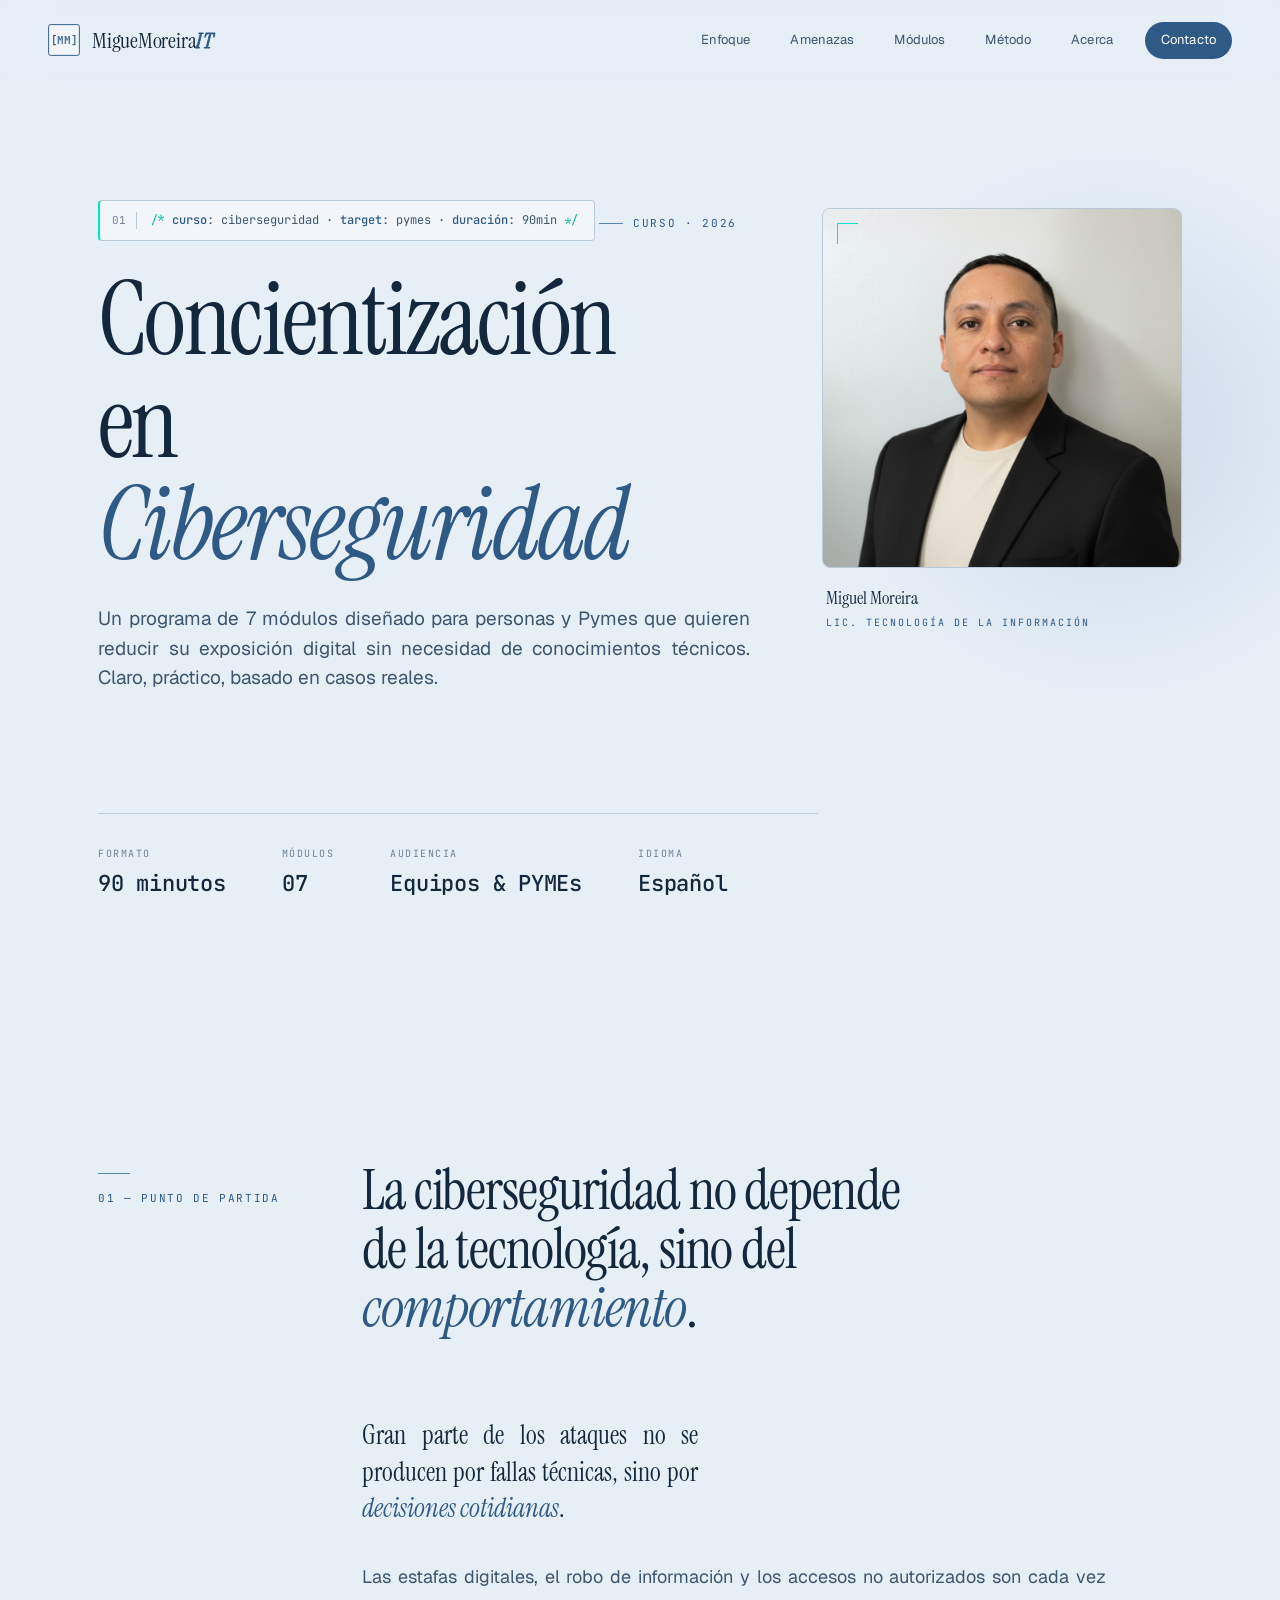
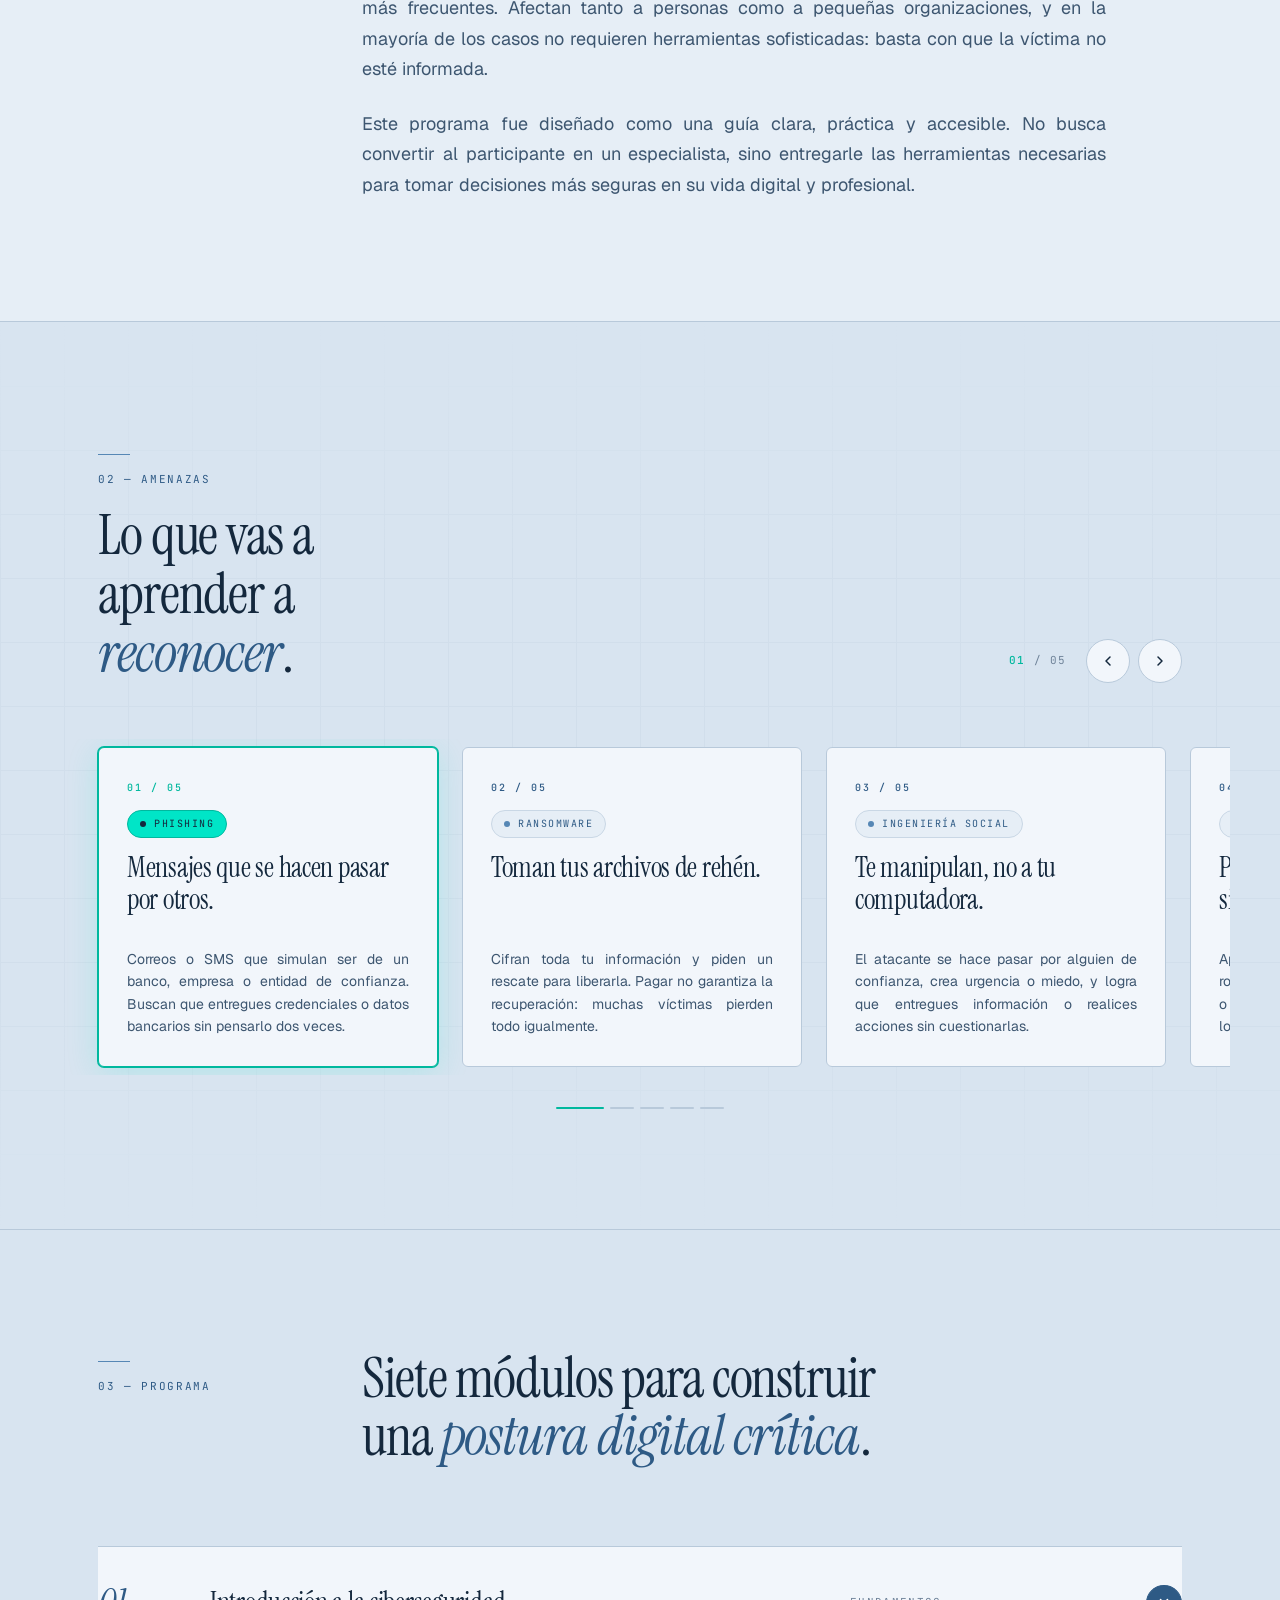
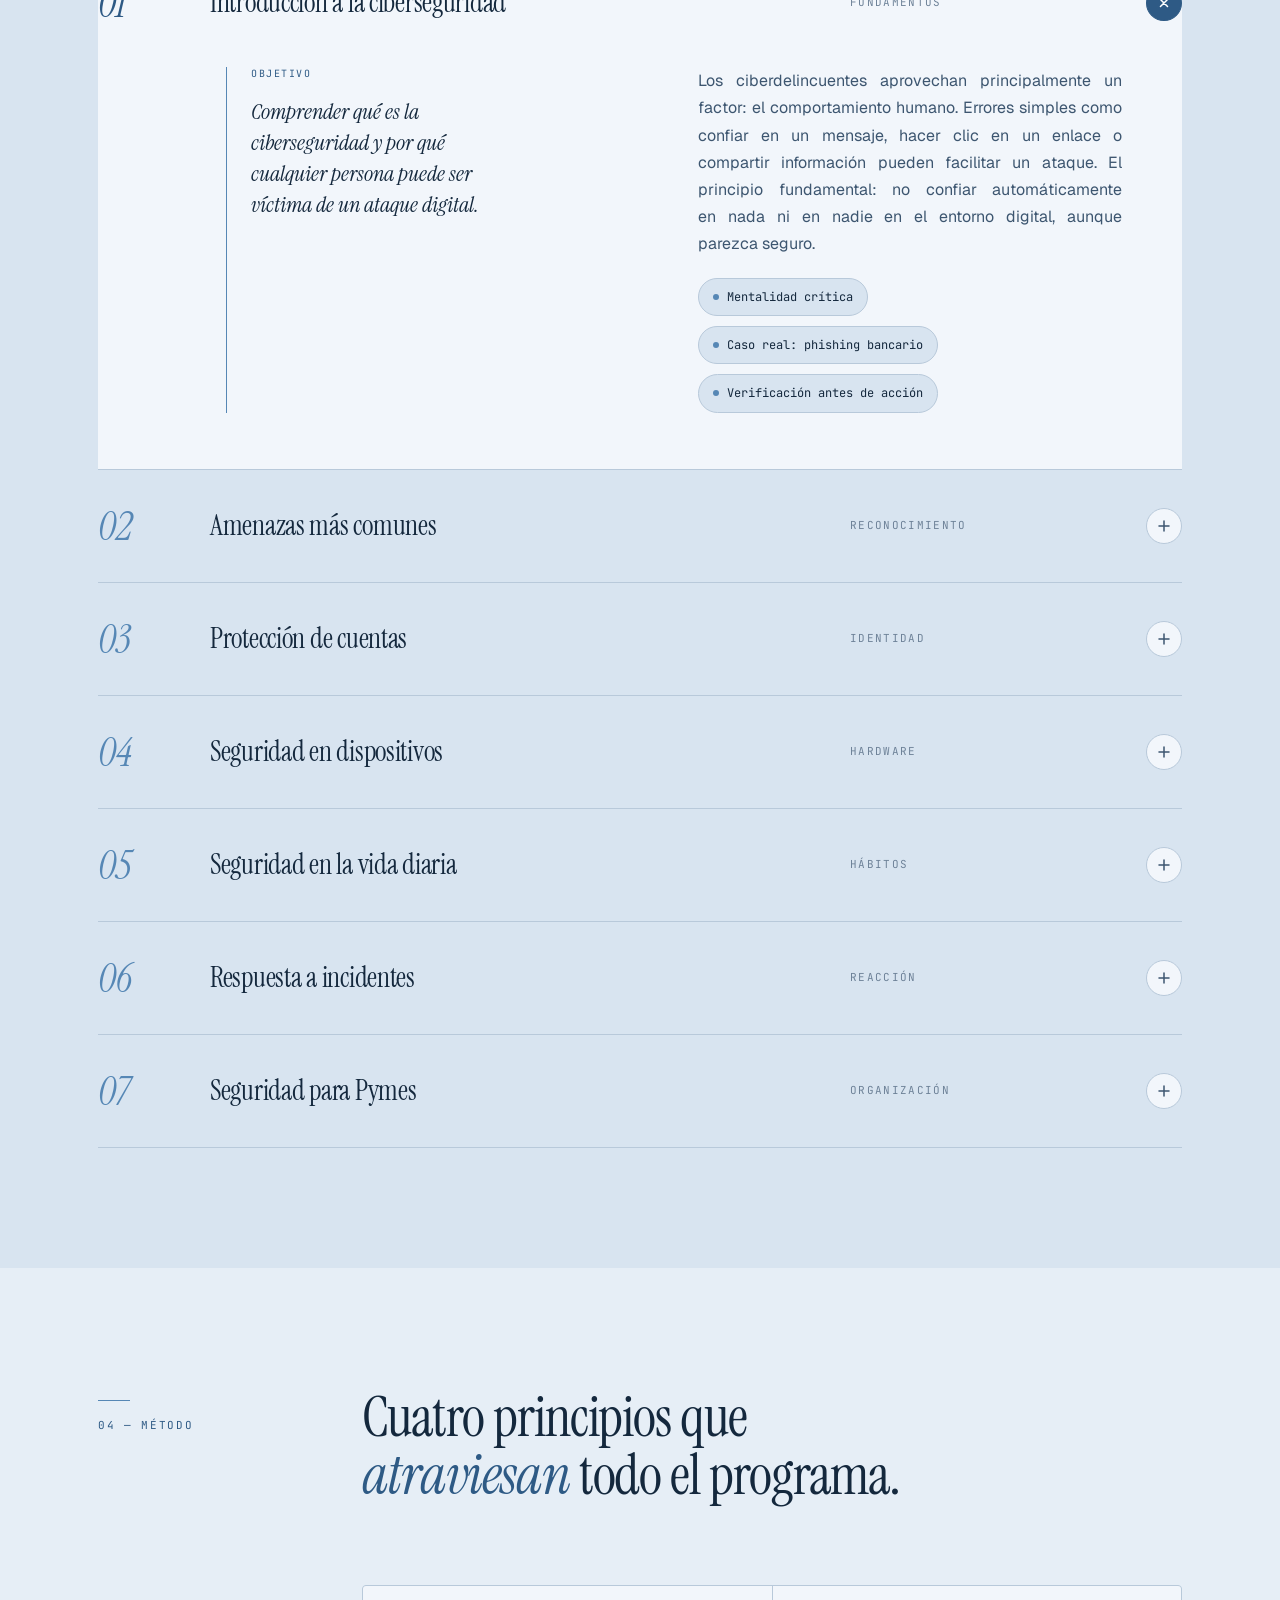
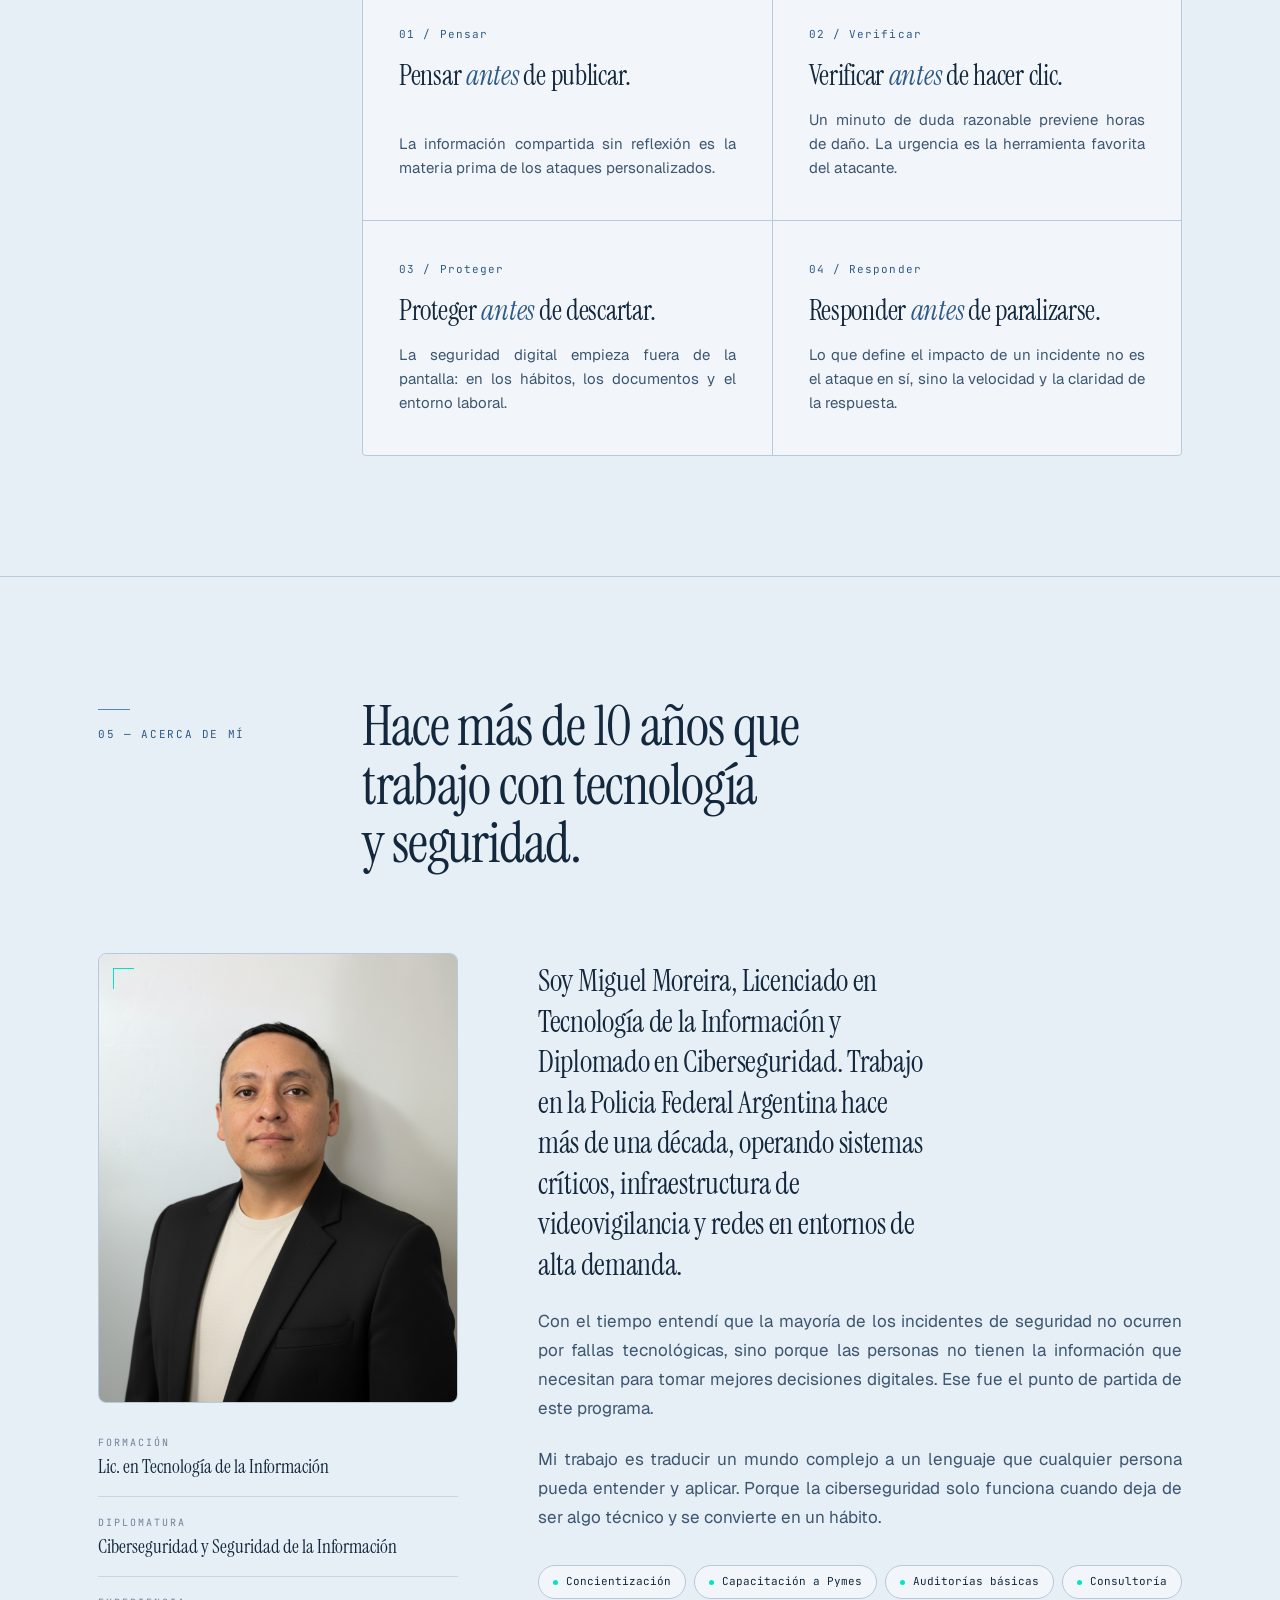
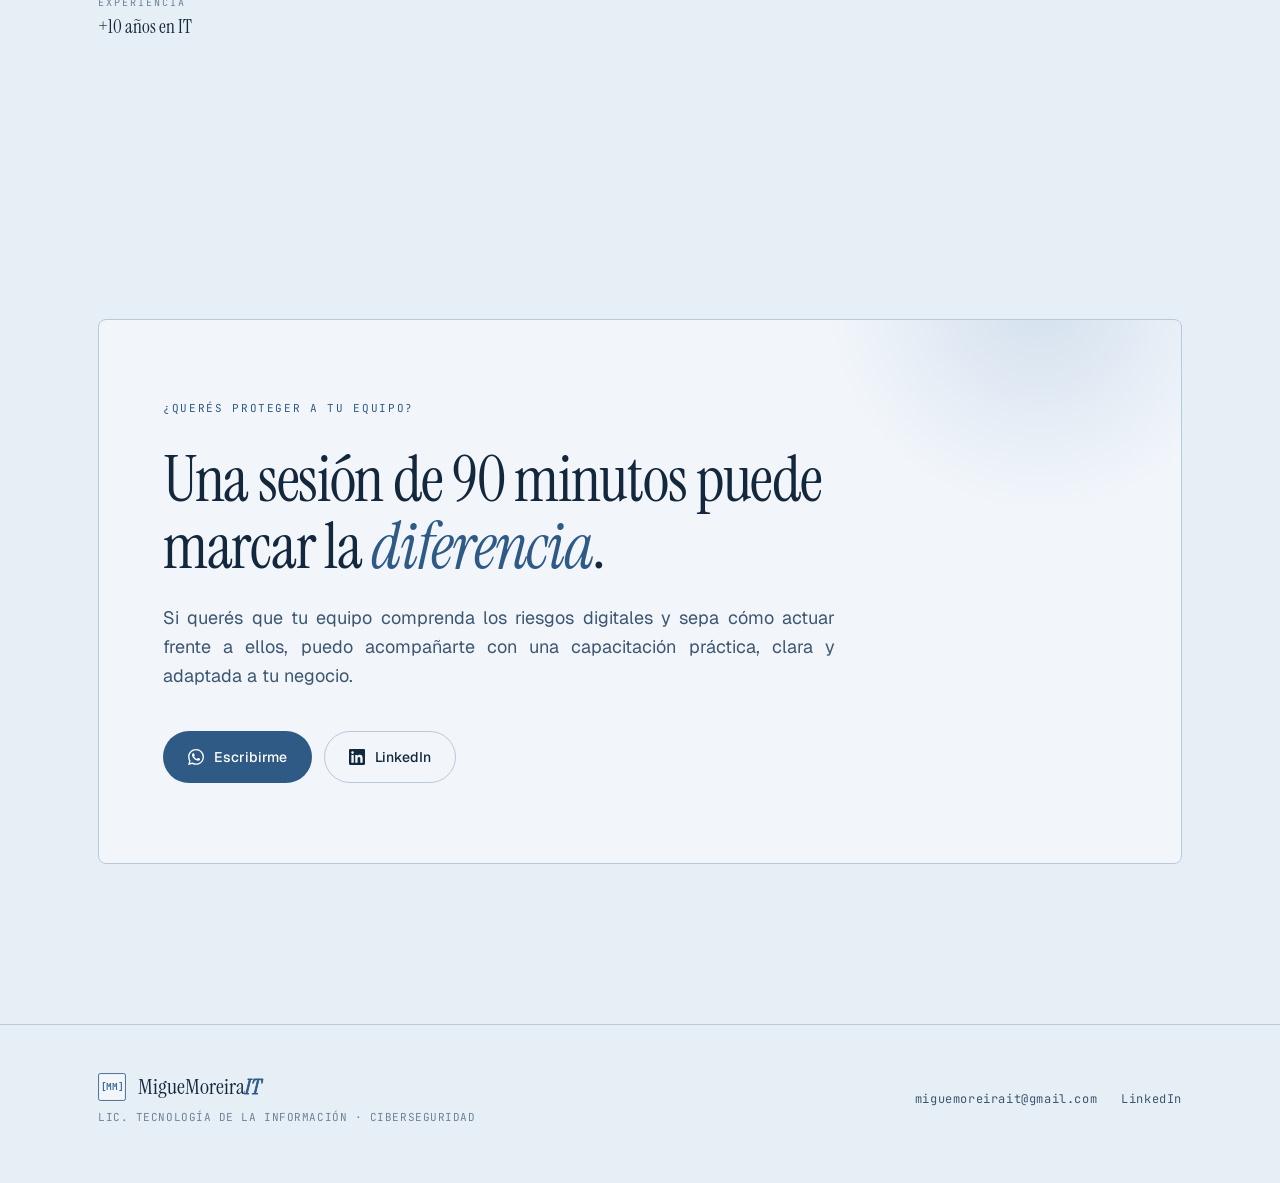
==== commit a93feefe: "Agrego sección Acerca de mi con foto" ====
--- a/index.html
+++ b/index.html
@@ -13,6 +13,24 @@
 </head>
 <body>
 <a id="top"></a>
+
+<!-- SVG filters used by photo-frame.duotone -->
+<svg width="0" height="0" style="position:absolute" aria-hidden="true" focusable="false">
+  <defs>
+    <filter id="duotone-blue" color-interpolation-filters="sRGB">
+      <feColorMatrix type="matrix" values="
+        0.33 0.5 0.16 0 0
+        0.33 0.5 0.16 0 0
+        0.33 0.5 0.16 0 0
+        0    0   0    1 0"/>
+      <feComponentTransfer>
+        <feFuncR tableValues="0.18 0.69"/>
+        <feFuncG tableValues="0.35 0.81"/>
+        <feFuncB tableValues="0.52 0.92"/>
+      </feComponentTransfer>
+    </filter>
+  </defs>
+</svg>
 
 <nav class="nav" id="nav">
   <a href="#top" class="nav-brand">
@@ -27,6 +45,7 @@
     <a href="#amenazas">Amenazas</a>
     <a href="#modulos">Módulos</a>
     <a href="#metodo">Método</a>
+    <a href="#acerca">Acerca</a>
     <a href="#contacto" class="cta-link">Contacto</a>
     <button class="nav-toggle" id="nav-toggle" aria-label="Abrir menú" aria-expanded="false">
       <span class="nav-toggle-icon"><span></span><span></span><span></span></span>
@@ -39,7 +58,8 @@
   <a href="#amenazas" data-mobile-link><span>Amenazas</span><span class="num">02</span></a>
   <a href="#modulos" data-mobile-link><span>Módulos</span><span class="num">03</span></a>
   <a href="#metodo" data-mobile-link><span>Método</span><span class="num">04</span></a>
-  <a href="#contacto" data-mobile-link><span>Contacto</span><span class="num">05</span></a>
+  <a href="#acerca" data-mobile-link><span>Acerca</span><span class="num">05</span></a>
+  <a href="#contacto" data-mobile-link><span>Contacto</span><span class="num">06</span></a>
   <div class="mobile-menu-footer">
     <a href="mailto:miguemoreirait@gmail.com">miguemoreirait@gmail.com</a>
   </div>
@@ -50,15 +70,29 @@
   <!-- HERO -->
   <section class="hero">
     <div class="wrap hero-inner">
-      <div class="hero-snippet">
-        <span class="ln">01</span>
-        <span><span class="sym">/*</span> <span class="key">curso</span>: ciberseguridad · <span class="key">target</span>: pymes · <span class="key">duración</span>: 90min <span class="sym">*/</span></span>
-      </div>
-      <div class="hero-eyebrow">Curso · 2026</div>
-      <h1>Concientización en <em>Ciberseguridad</em></h1>
-      <p class="hero-sub">
-        Un programa de 7 módulos diseñado para personas y Pymes que quieren reducir su exposición digital sin necesidad de conocimientos técnicos. Claro, práctico, basado en casos reales.
-      </p>
+      <div class="hero-grid">
+        <div class="hero-text">
+          <div class="hero-snippet">
+            <span class="ln">01</span>
+            <span><span class="sym">/*</span> <span class="key">curso</span>: ciberseguridad · <span class="key">target</span>: pymes · <span class="key">duración</span>: 90min <span class="sym">*/</span></span>
+          </div>
+          <div class="hero-eyebrow">Curso · 2026</div>
+          <h1>Concientización en <em>Ciberseguridad</em></h1>
+          <p class="hero-sub">
+            Un programa de 7 módulos diseñado para personas y Pymes que quieren reducir su exposición digital sin necesidad de conocimientos técnicos. Claro, práctico, basado en casos reales.
+          </p>
+        </div>
+
+        <div class="hero-photo">
+          <div class="photo-frame natural">
+            <img src="logos/photo-hero.jpg" alt="Miguel Moreira" />
+          </div>
+          <div class="photo-caption">
+            <span class="photo-caption-name">Miguel Moreira</span>
+            <span class="photo-caption-role">Lic. Tecnología de la Información</span>
+          </div>
+        </div>
+      </div>
 
       <div class="hero-meta">
         <div class="hero-meta-item">
@@ -170,6 +204,51 @@
             <span class="approach-card-num">04 / Responder</span>
             <h3>Responder <em>antes</em> de paralizarse.</h3>
             <p>Lo que define el impacto de un incidente no es el ataque en sí, sino la velocidad y la claridad de la respuesta.</p>
+          </div>
+        </div>
+      </div>
+    </div>
+  </section>
+
+  <!-- ACERCA DE MI -->
+  <section id="acerca" class="about-section">
+    <div class="wrap">
+      <div class="section-head">
+        <div class="section-head-tag">05 — Acerca de mí</div>
+        <h2>Hace más de 10 años que trabajo con tecnología y seguridad.</h2>
+      </div>
+
+      <div class="about-grid">
+        <div class="about-photo">
+          <div class="photo-frame natural">
+            <img src="logos/photo-about.jpg" alt="Miguel Moreira" />
+          </div>
+          <div class="about-credentials">
+            <div class="about-cred-item">
+              <span class="about-cred-label">Formación</span>
+              <span class="about-cred-value" style="font-size: 19px">Lic. en Tecnología de la Información
+</span>
+            </div>
+            <div class="about-cred-item">
+              <span class="about-cred-label">Diplomatura</span>
+              <span class="about-cred-value">Ciberseguridad y Seguridad de la Información</span>
+            </div>
+            <div class="about-cred-item">
+              <span class="about-cred-label">Experiencia</span>
+              <span class="about-cred-value">+10 años en IT</span>
+            </div>
+          </div>
+        </div>
+
+        <div class="about-body">
+          <p class="about-lead">Soy Miguel Moreira, Licenciado en Tecnología de la Información y Diplomado en Ciberseguridad. Trabajo en la Policia Federal Argentina hace más de una década, operando sistemas críticos, infraestructura de videovigilancia y redes en entornos de alta demanda.</p>
+          <p>Con el tiempo entendí que la mayoría de los incidentes de seguridad no ocurren por fallas tecnológicas, sino porque las personas no tienen la información que necesitan para tomar mejores decisiones digitales. Ese fue el punto de partida de este programa.</p>
+          <p>Mi trabajo es traducir un mundo complejo a un lenguaje que cualquier persona pueda entender y aplicar. Porque la ciberseguridad solo funciona cuando deja de ser algo técnico y se convierte en un hábito.</p>
+          <div class="about-tags">
+            <span class="about-tag">Concientización</span>
+            <span class="about-tag">Capacitación a Pymes</span>
+            <span class="about-tag">Auditorías básicas</span>
+            <span class="about-tag">Consultoría</span>
           </div>
         </div>
       </div>
--- a/styles.css
+++ b/styles.css
@@ -230,6 +230,99 @@
   }
   .hero-inner { position: relative; z-index: 1; }
 
+  /* Hero 2-column layout (text + photo) */
+  .hero-grid {
+    display: grid;
+    grid-template-columns: 1fr 360px;
+    gap: 72px;
+    align-items: start;
+    margin-bottom: 64px;
+  }
+  .hero-text { min-width: 0; }
+  .hero-photo {
+    display: flex;
+    flex-direction: column;
+    gap: 16px;
+    margin-top: 8px;
+  }
+  .photo-caption {
+    display: flex;
+    flex-direction: column;
+    gap: 2px;
+    padding-left: 4px;
+  }
+  .photo-caption-name {
+    font-family: var(--serif);
+    font-size: 18px;
+    color: var(--ink);
+  }
+  .photo-caption-role {
+    font-family: var(--mono);
+    font-size: 10px;
+    text-transform: uppercase;
+    letter-spacing: 0.2em;
+    color: var(--primary-deep);
+  }
+
+  /* Duotone photo frame */
+  .photo-frame {
+    position: relative;
+    width: 100%;
+    aspect-ratio: 1;
+    border-radius: 8px;
+    overflow: hidden;
+    background: var(--primary-deep);
+    border: 1px solid var(--line);
+    isolation: isolate;
+  }
+  .photo-frame img {
+    display: block;
+    width: 100%;
+    height: 100%;
+    object-fit: cover;
+  }
+  .photo-frame.duotone img {
+    filter: url(#duotone-blue);
+    mix-blend-mode: normal;
+  }
+  .photo-frame.duotone::before {
+    display: none;
+  }
+  .photo-frame.duotone::after {
+    content: "";
+    position: absolute;
+    top: 12px;
+    left: 12px;
+    width: 18px;
+    height: 18px;
+    border-top: 1.5px solid var(--cyan);
+    border-left: 1.5px solid var(--cyan);
+    z-index: 2;
+    pointer-events: none;
+  }
+  .photo-frame.natural {
+    background: var(--bg-deep);
+  }
+  .hero-photo .photo-frame.natural {
+    aspect-ratio: 1;
+  }
+  .about-photo .photo-frame.natural {
+    aspect-ratio: 4 / 5;
+  }
+  .photo-frame.natural::after {
+    content: "";
+    position: absolute;
+    top: 14px;
+    left: 14px;
+    width: 20px;
+    height: 20px;
+    border-top: 1.5px solid var(--cyan);
+    border-left: 1.5px solid var(--cyan);
+    z-index: 2;
+    pointer-events: none;
+  }
+  .photo-frame.large { border-radius: 10px; }
+
   /* Tech snippet — small code-style header above the eyebrow */
   .hero-snippet {
     display: inline-flex;
@@ -783,6 +876,107 @@
     hyphens: auto;
   }
 
+  /* ============ ABOUT / Acerca de mí ============ */
+  .about-section {
+    background: var(--bg);
+    border-top: 1px solid var(--line);
+    position: relative;
+  }
+  .about-grid {
+    display: grid;
+    grid-template-columns: 360px 1fr;
+    gap: 80px;
+    align-items: start;
+  }
+  .about-photo {
+    display: flex;
+    flex-direction: column;
+    gap: 28px;
+    position: sticky;
+    top: 120px;
+  }
+  .about-credentials {
+    display: flex;
+    flex-direction: column;
+    gap: 18px;
+    padding-top: 4px;
+  }
+  .about-cred-item {
+    display: flex;
+    flex-direction: column;
+    gap: 4px;
+    padding-bottom: 16px;
+    border-bottom: 1px solid var(--line-soft);
+  }
+  .about-cred-item:last-child {
+    border-bottom: none;
+    padding-bottom: 0;
+  }
+  .about-cred-label {
+    font-family: var(--mono);
+    font-size: 10px;
+    text-transform: uppercase;
+    letter-spacing: 0.2em;
+    color: var(--muted);
+  }
+  .about-cred-value {
+    font-family: var(--serif);
+    font-size: 19px;
+    color: var(--ink);
+    line-height: 1.3;
+  }
+  .about-body {
+    display: flex;
+    flex-direction: column;
+    gap: 22px;
+    padding-top: 8px;
+  }
+  .about-lead {
+    font-family: var(--serif);
+    font-size: 30px;
+    line-height: 1.35;
+    color: var(--ink);
+    max-width: 28ch;
+    letter-spacing: -0.01em;
+  }
+  .about-lead em {
+    font-style: italic;
+    color: var(--primary-deep);
+  }
+  .about-body p:not(.about-lead) {
+    font-size: 17px;
+    line-height: 1.7;
+    color: var(--ink-soft);
+    max-width: 60ch;
+    text-align: justify;
+    hyphens: auto;
+  }
+  .about-tags {
+    display: flex;
+    flex-wrap: wrap;
+    gap: 8px;
+    margin-top: 12px;
+  }
+  .about-tag {
+    font-family: var(--mono);
+    font-size: 11px;
+    color: var(--ink);
+    padding: 7px 14px;
+    background: var(--surface);
+    border: 1px solid var(--line);
+    border-radius: 999px;
+    display: inline-flex;
+    align-items: center;
+    gap: 8px;
+  }
+  .about-tag::before {
+    content: "";
+    width: 5px;
+    height: 5px;
+    border-radius: 50%;
+    background: var(--cyan);
+  }
+
   /* ============ CTA ============ */
   .cta {
     padding: 160px 0;
@@ -929,6 +1123,9 @@
     .nav-links a:not(.cta-link) { display: none; }
     .nav-toggle { display: inline-flex; }
     .nav-links { gap: 12px; }
+    .hero-grid { grid-template-columns: 1fr 300px; gap: 48px; }
+    .about-grid { grid-template-columns: 280px 1fr; gap: 56px; }
+    .about-photo { position: static; }
   }
 
   @media (max-width: 880px) {
@@ -937,6 +1134,11 @@
     section { padding: 80px 0; }
     .hero-snippet { font-size: 11px; padding: 8px 12px; gap: 10px; }
     .hero-snippet .ln { display: none; }
+    .hero-grid { grid-template-columns: 1fr; gap: 32px; margin-bottom: 48px; }
+    .hero-photo { max-width: 280px; }
+    .about-grid { grid-template-columns: 1fr; gap: 40px; }
+    .about-photo { max-width: 320px; }
+    .about-lead { font-size: 24px; }
     .amenazas-head { gap: 24px; margin-bottom: 40px; }
     .carousel-track-wrap { margin: 0 -24px; padding: 8px 24px; }
     .threat-card { flex-basis: 280px; min-height: 280px; padding: 28px 24px; }
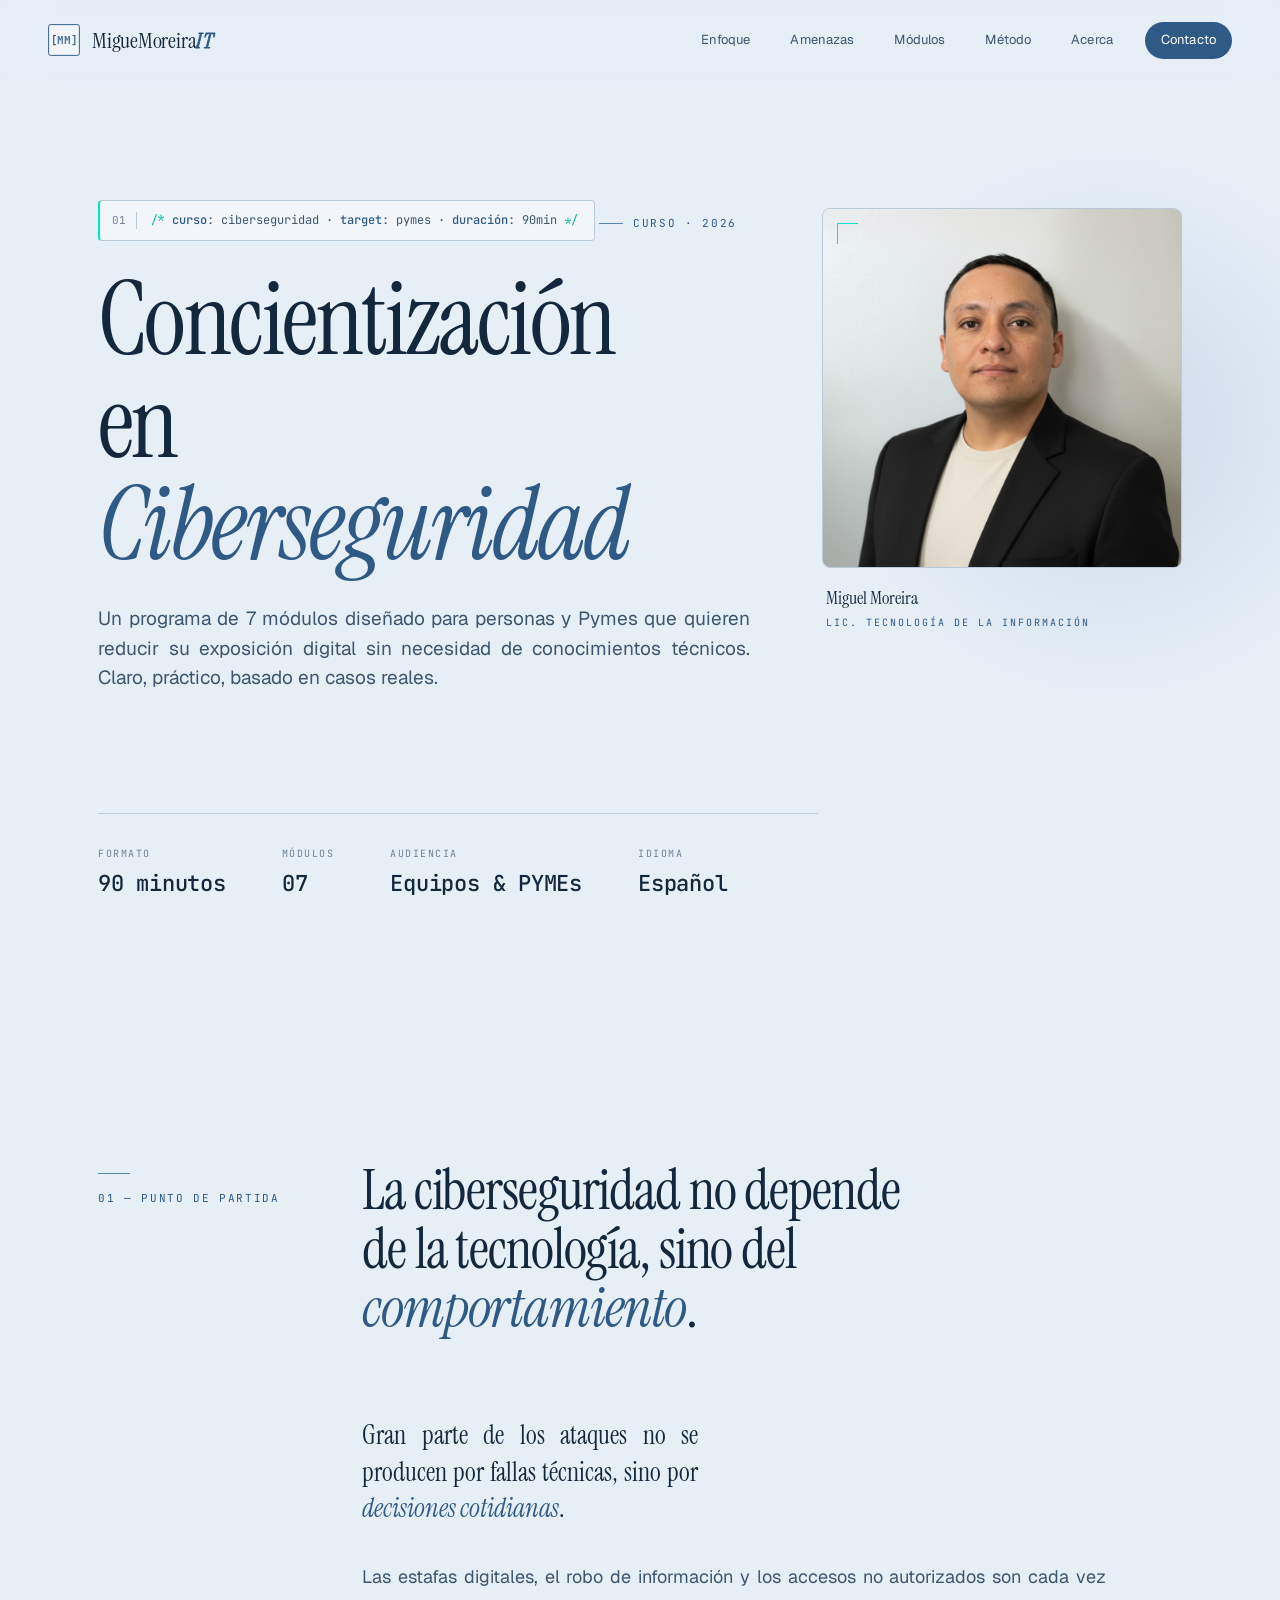
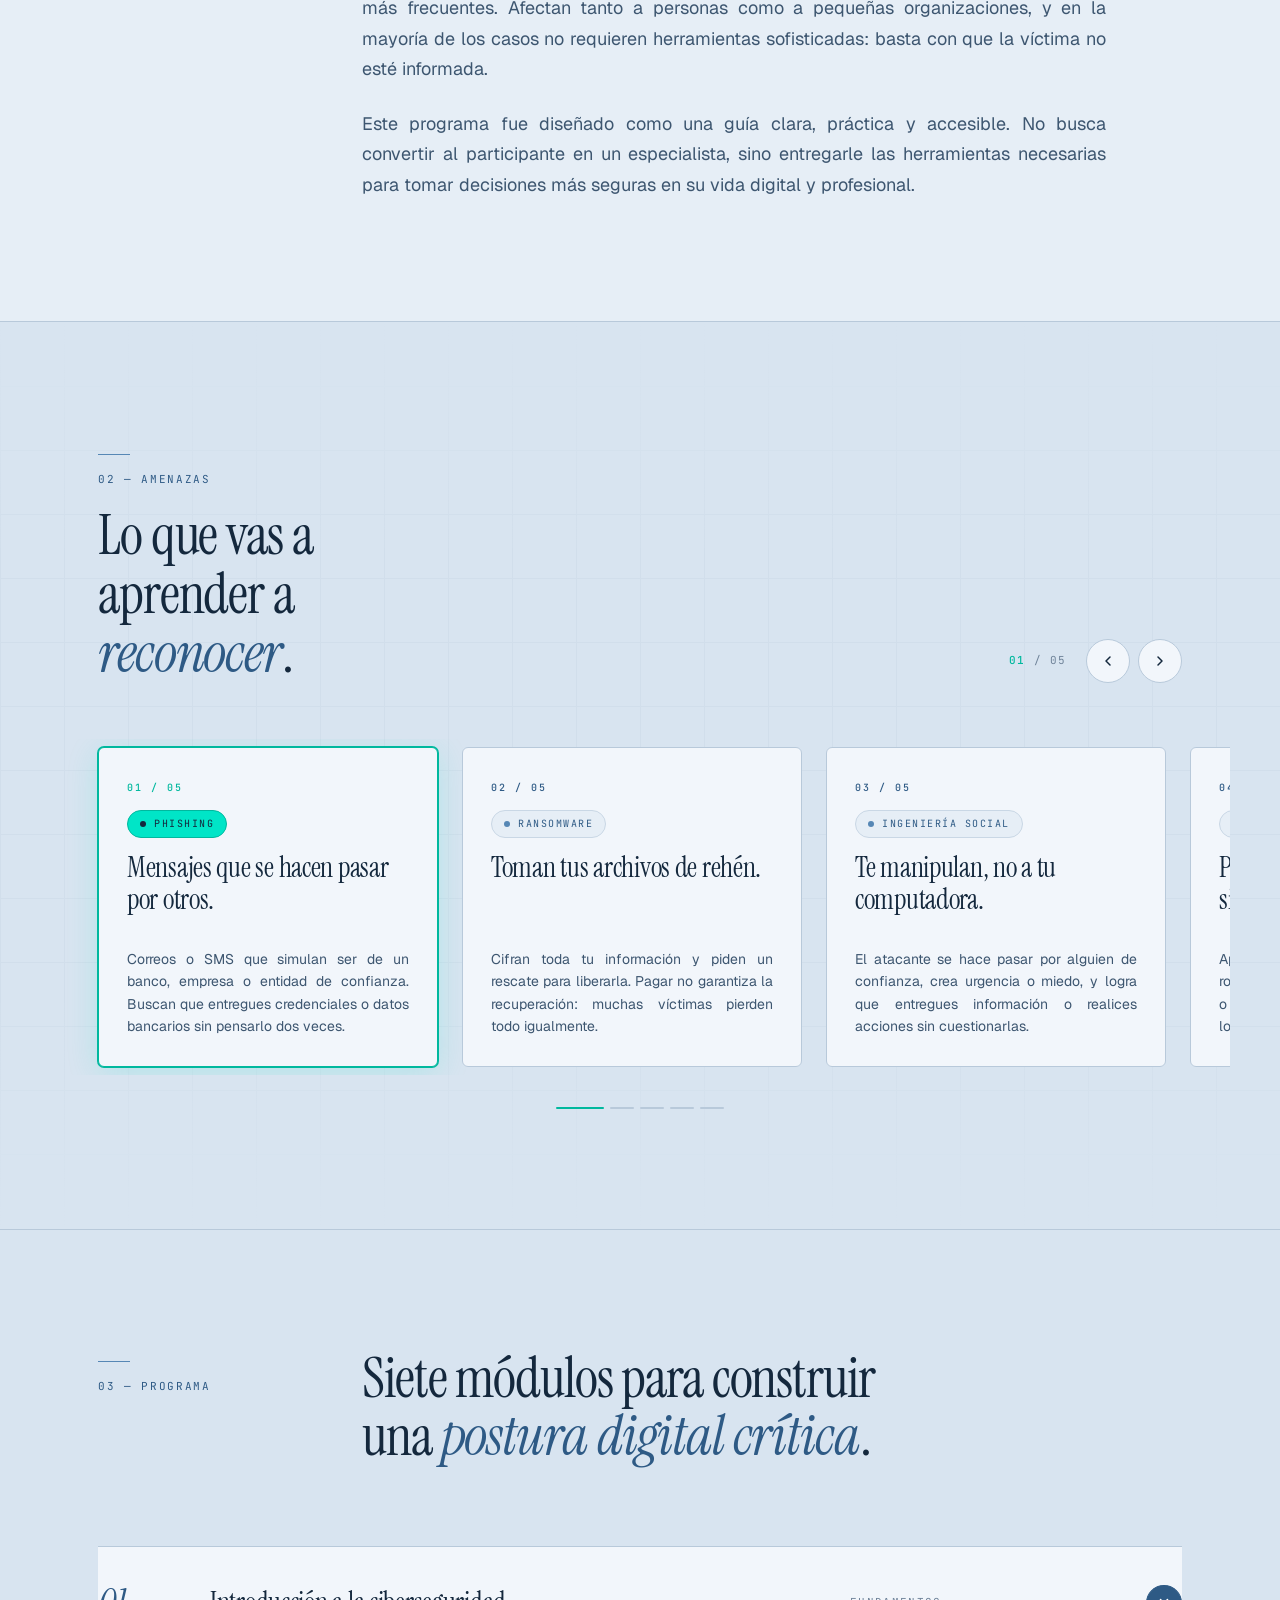
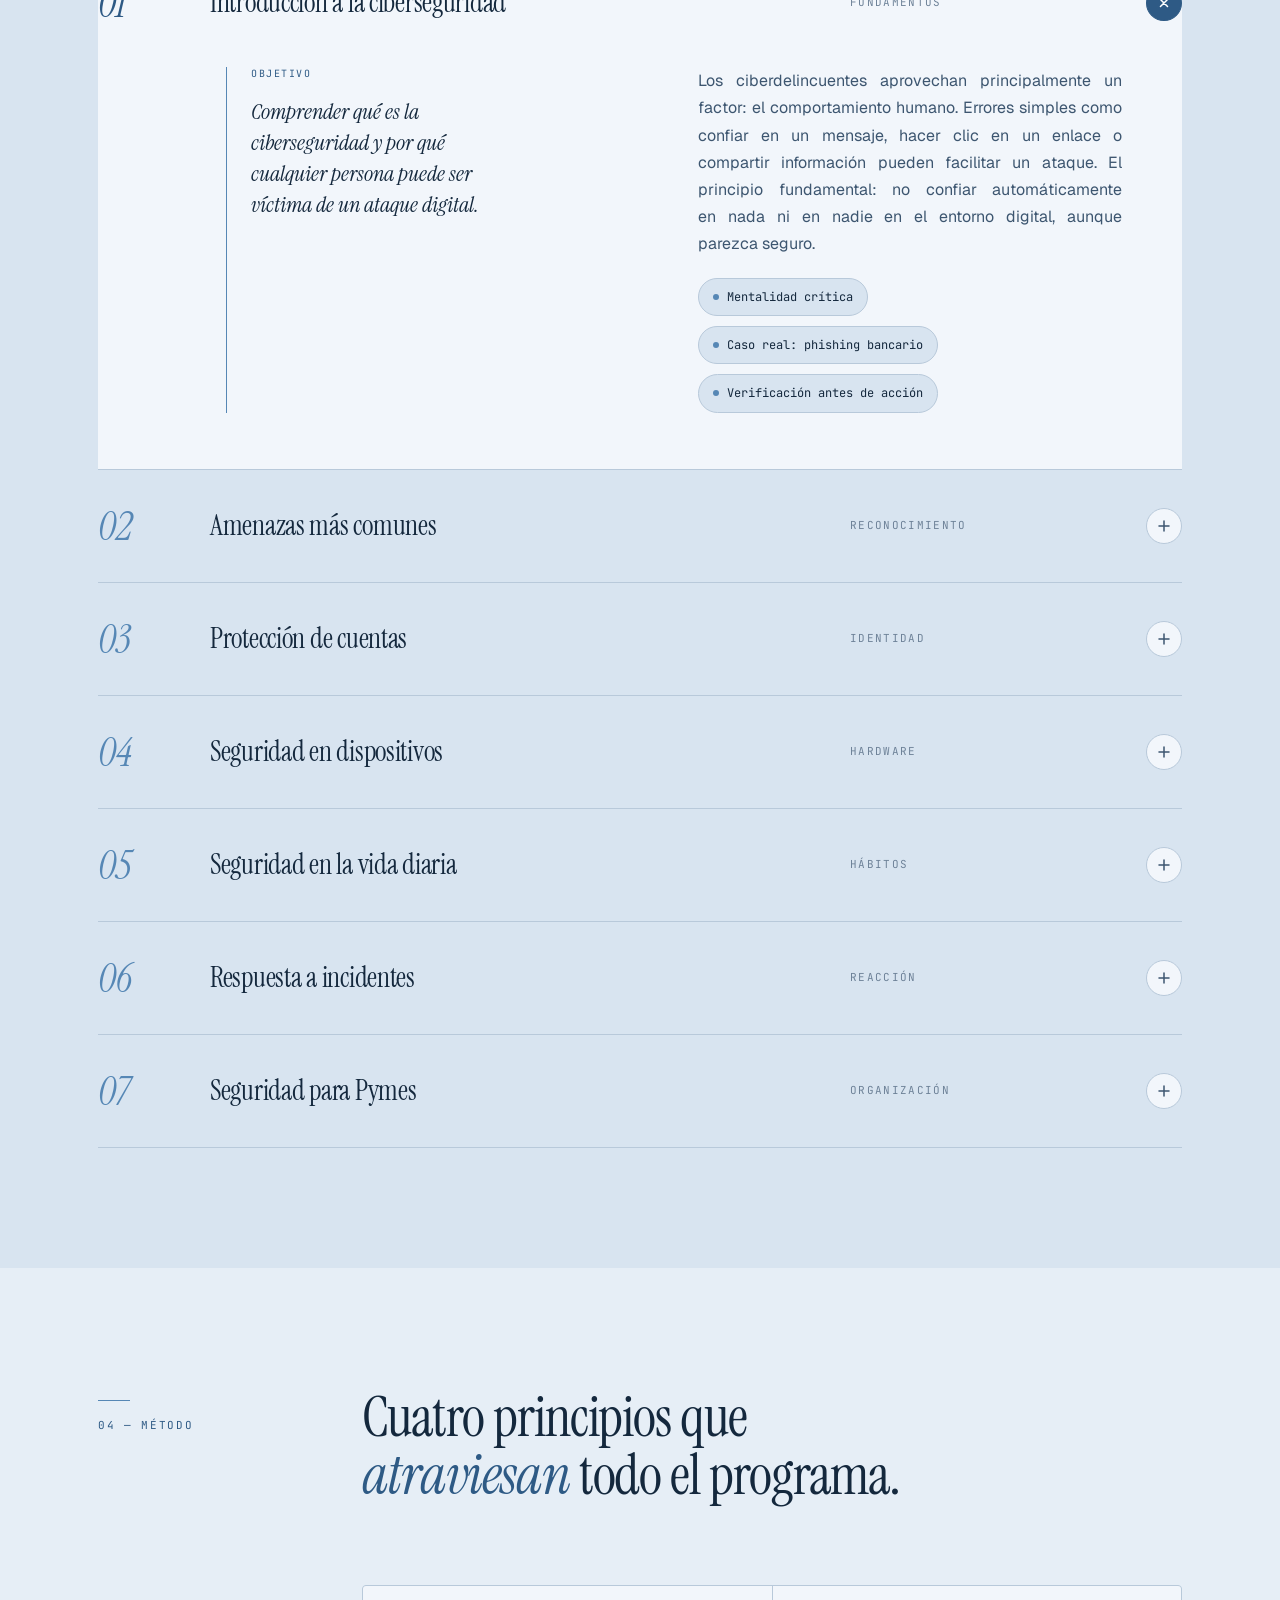
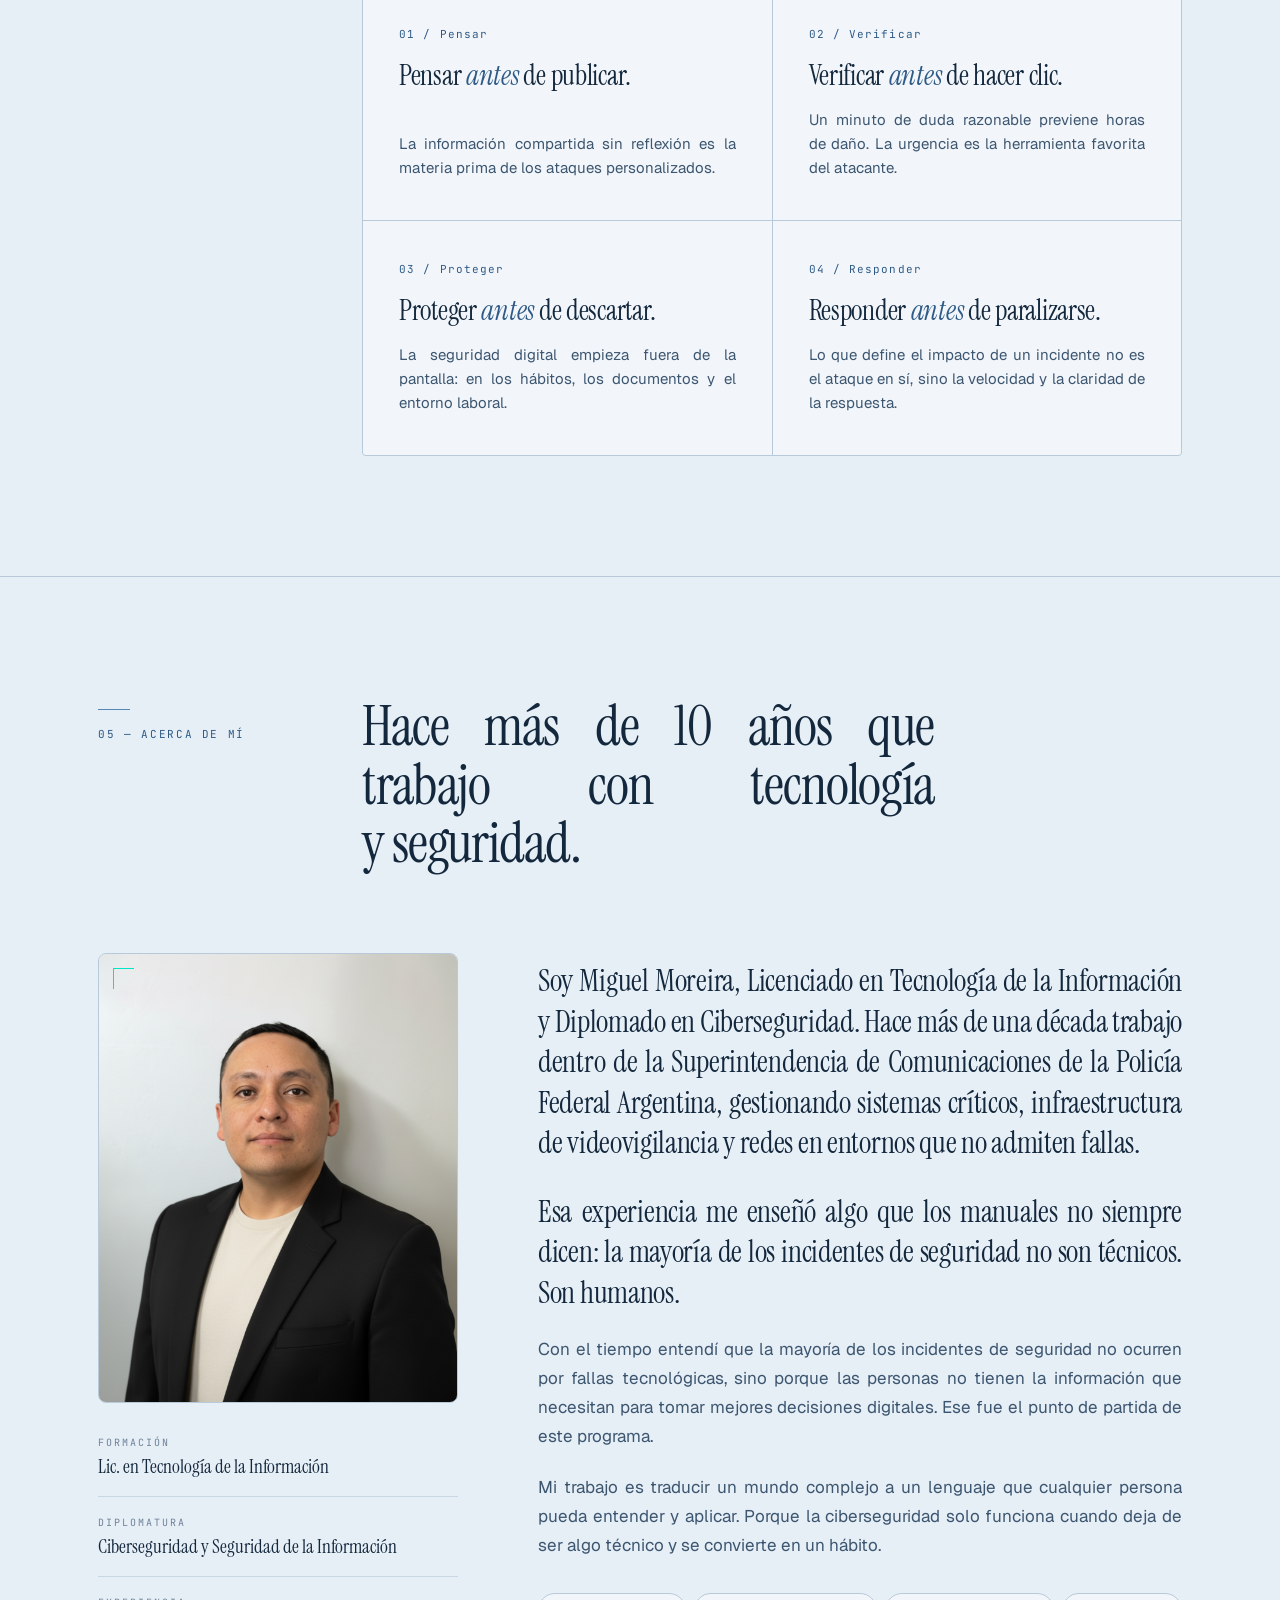
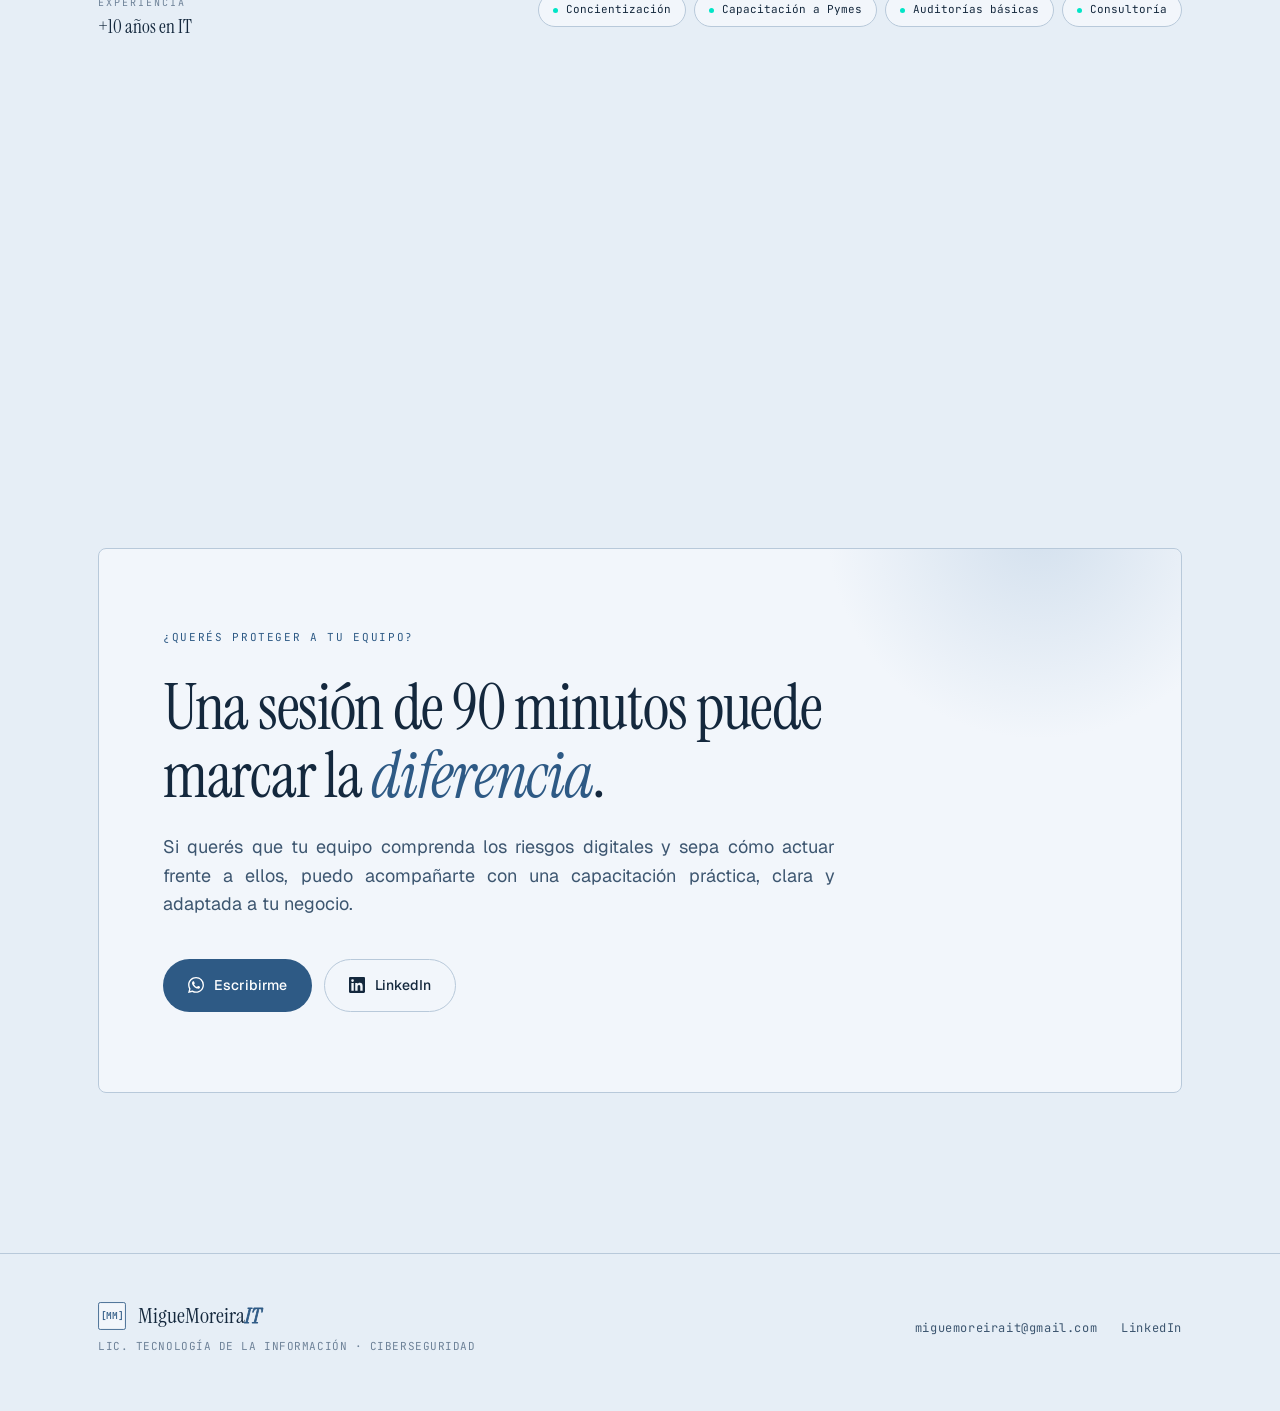
==== commit 3e99d8d7: "Actualizo texto sección acerca de mi" ====
--- a/index.html
+++ b/index.html
@@ -211,8 +211,8 @@
   </section>
 
   <!-- ACERCA DE MI -->
-  <section id="acerca" class="about-section">
-    <div class="wrap">
+  <section id="acerca" class="about-section" style="text-align: justify">
+    <div class="wrap" style="height: 1171px">
       <div class="section-head">
         <div class="section-head-tag">05 — Acerca de mí</div>
         <h2>Hace más de 10 años que trabajo con tecnología y seguridad.</h2>
@@ -241,7 +241,8 @@
         </div>
 
         <div class="about-body">
-          <p class="about-lead">Soy Miguel Moreira, Licenciado en Tecnología de la Información y Diplomado en Ciberseguridad. Trabajo en la Policia Federal Argentina hace más de una década, operando sistemas críticos, infraestructura de videovigilancia y redes en entornos de alta demanda.</p>
+          <p class="about-lead">Soy Miguel Moreira, Licenciado en Tecnología de la Información y Diplomado en Ciberseguridad. Hace más de una década trabajo dentro de la Superintendencia de Comunicaciones de la Policía Federal Argentina, gestionando sistemas críticos, infraestructura de videovigilancia y redes en entornos que no admiten fallas.</p>
+          <p class="about-lead">Esa experiencia me enseñó algo que los manuales no siempre dicen: la mayoría de los incidentes de seguridad no son técnicos. Son humanos.</p>
           <p>Con el tiempo entendí que la mayoría de los incidentes de seguridad no ocurren por fallas tecnológicas, sino porque las personas no tienen la información que necesitan para tomar mejores decisiones digitales. Ese fue el punto de partida de este programa.</p>
           <p>Mi trabajo es traducir un mundo complejo a un lenguaje que cualquier persona pueda entender y aplicar. Porque la ciberseguridad solo funciona cuando deja de ser algo técnico y se convierte en un hábito.</p>
           <div class="about-tags">
--- a/styles.css
+++ b/styles.css
@@ -936,9 +936,12 @@
     font-size: 30px;
     line-height: 1.35;
     color: var(--ink);
-    max-width: 28ch;
+    max-width: none;
     letter-spacing: -0.01em;
-  }
+    text-align: justify;
+    hyphens: auto;
+  }
+  .about-lead + .about-lead { margin-top: 6px; }
   .about-lead em {
     font-style: italic;
     color: var(--primary-deep);
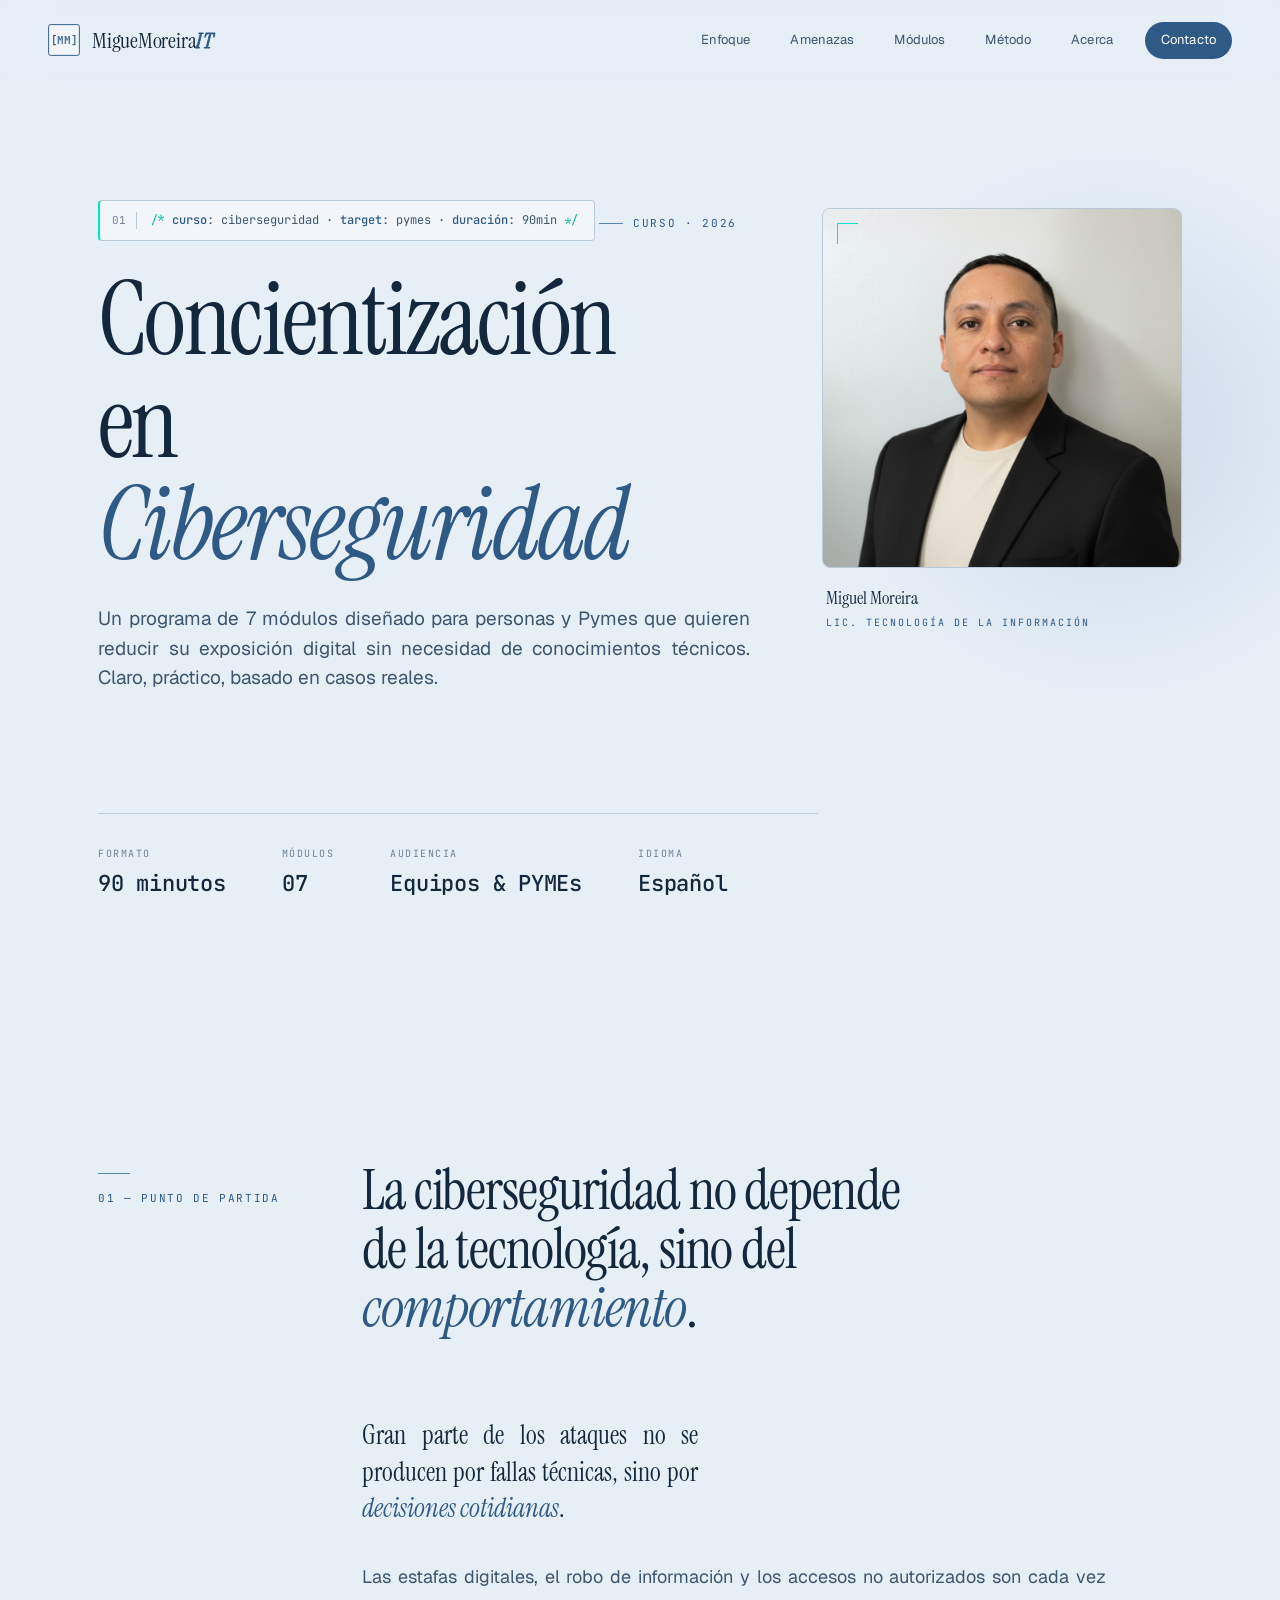
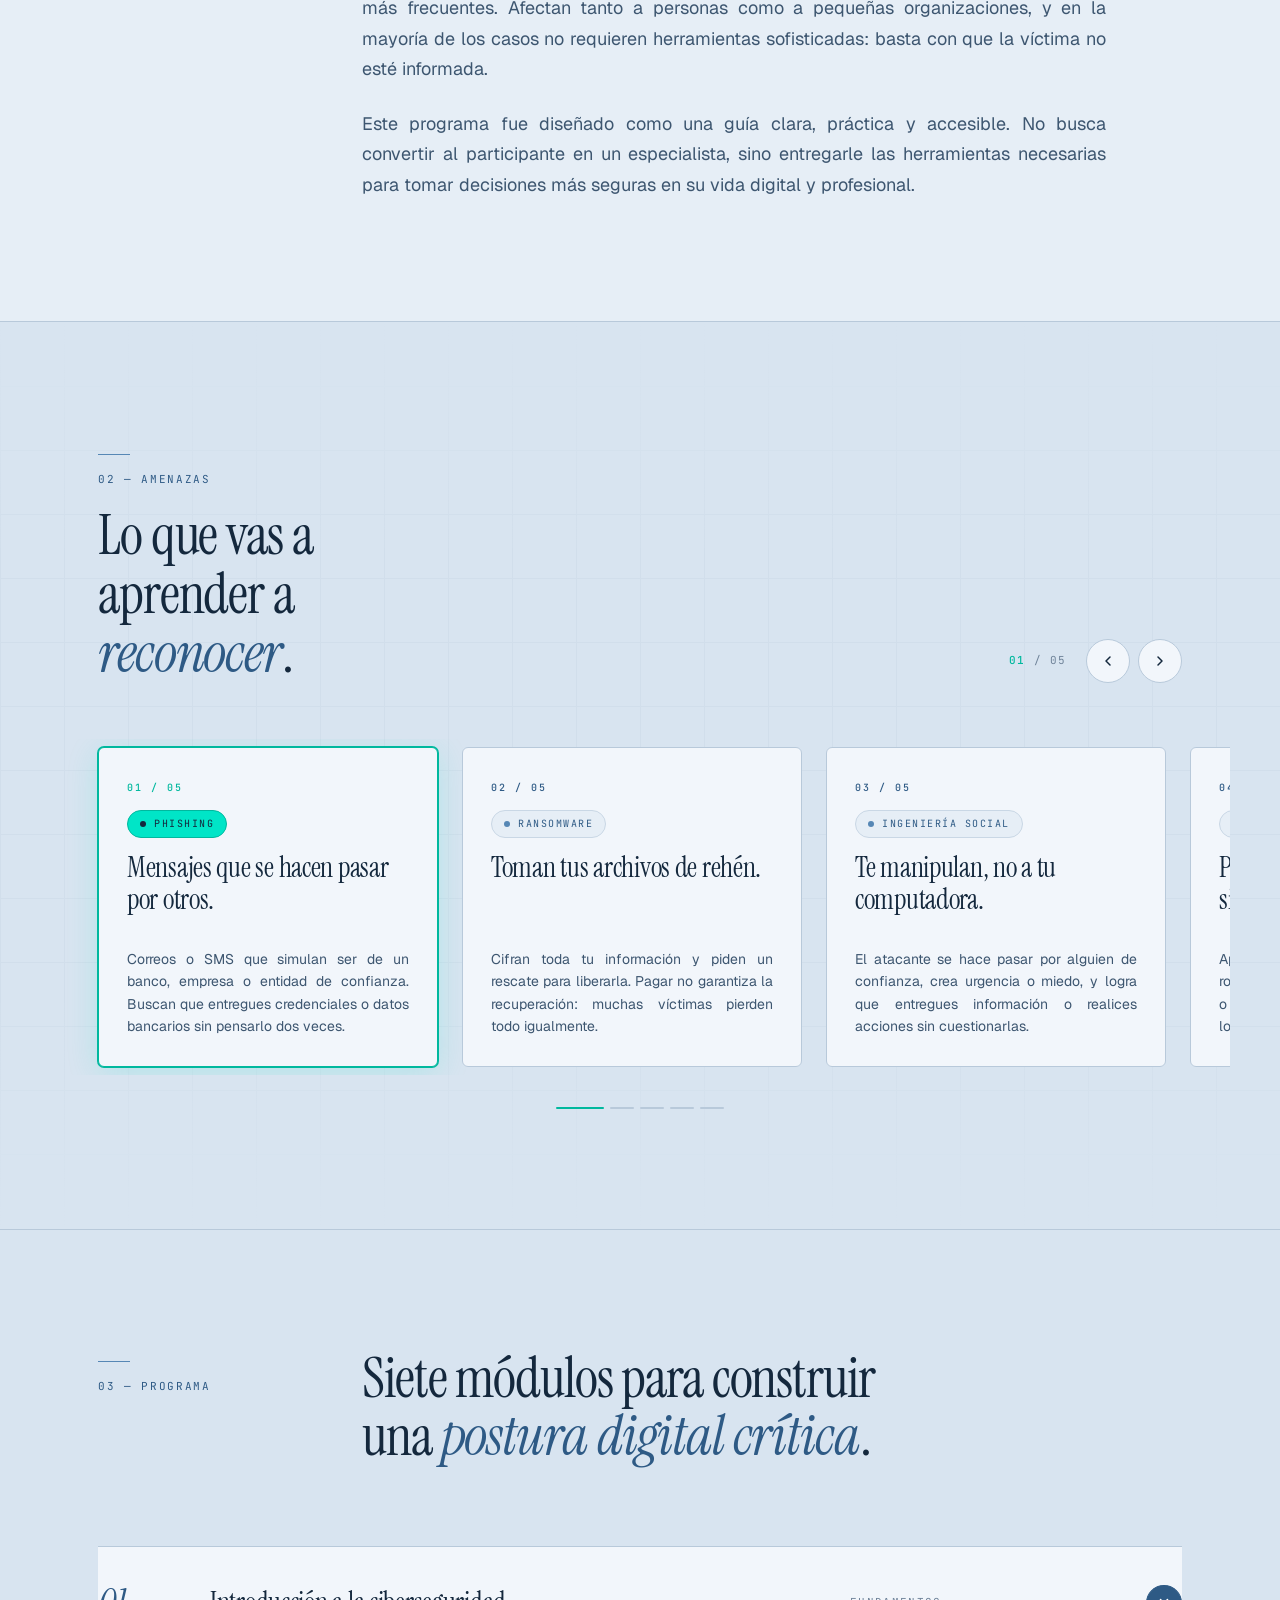
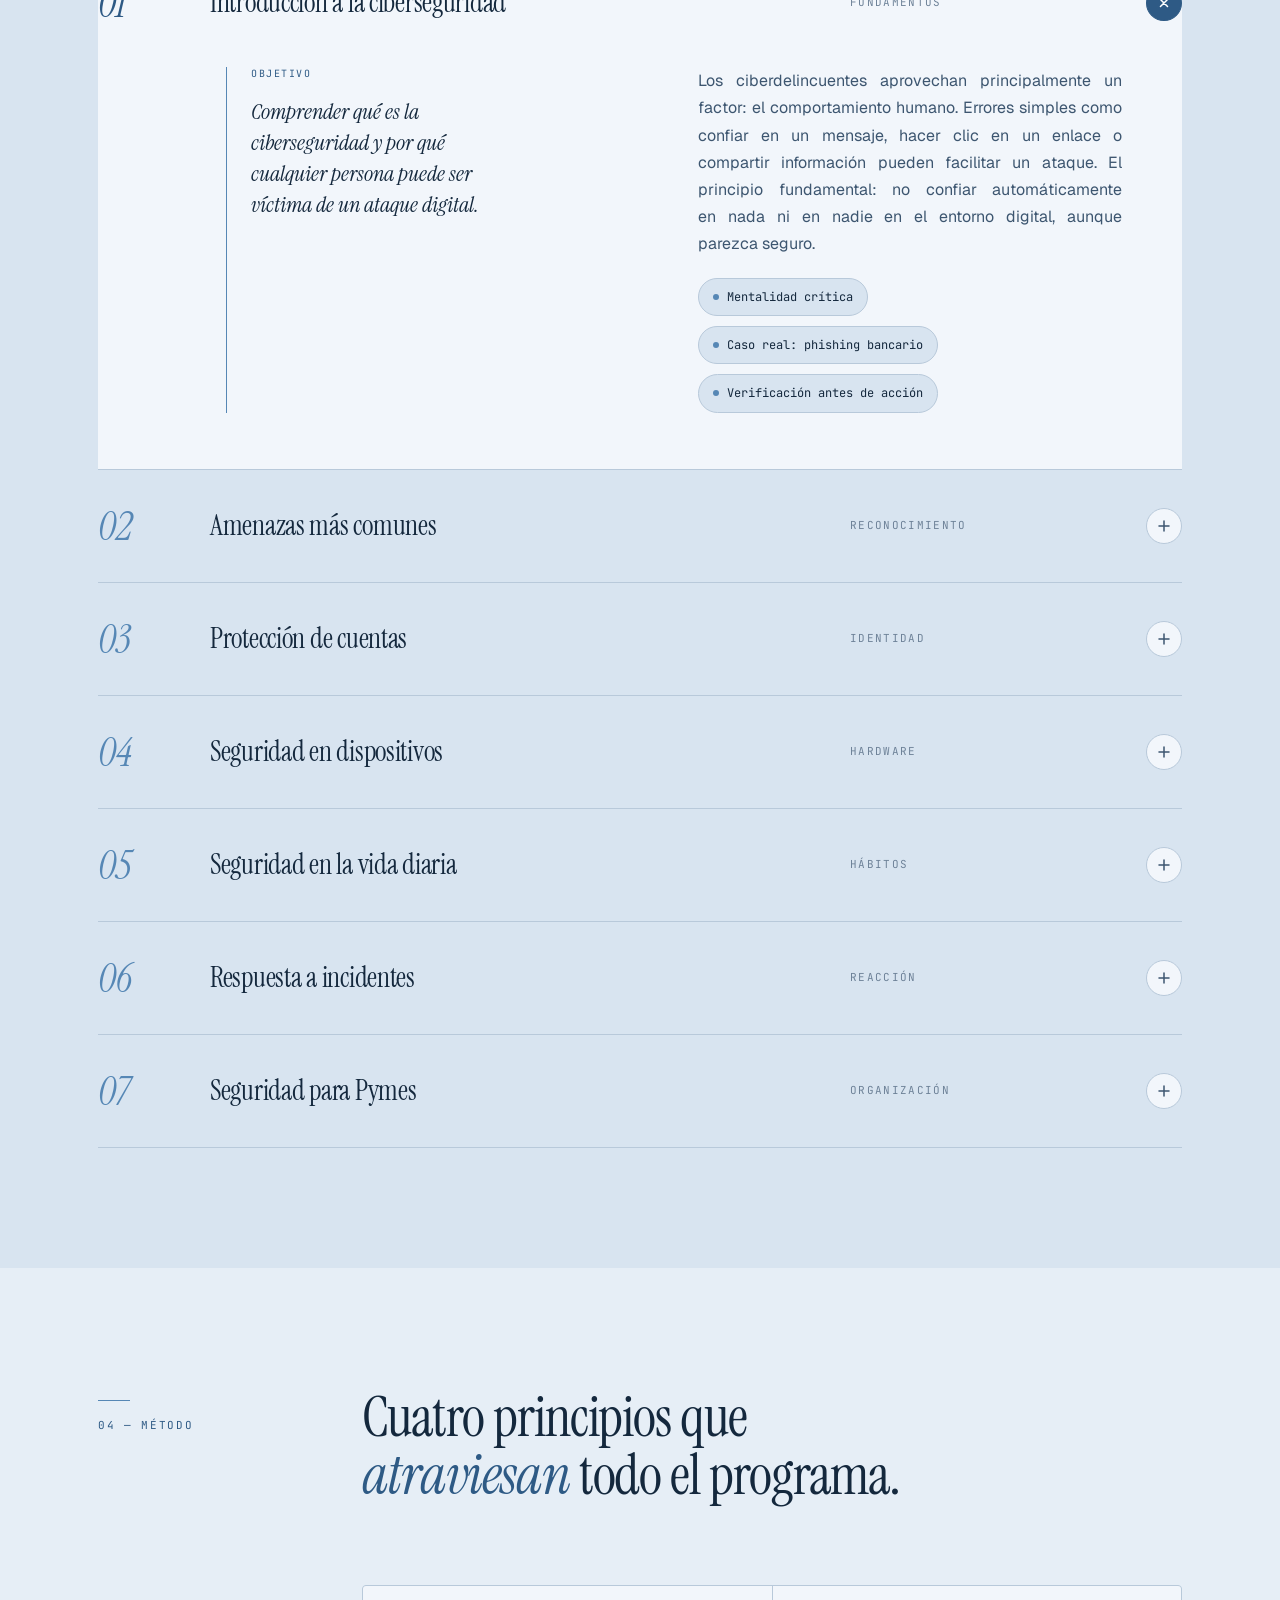
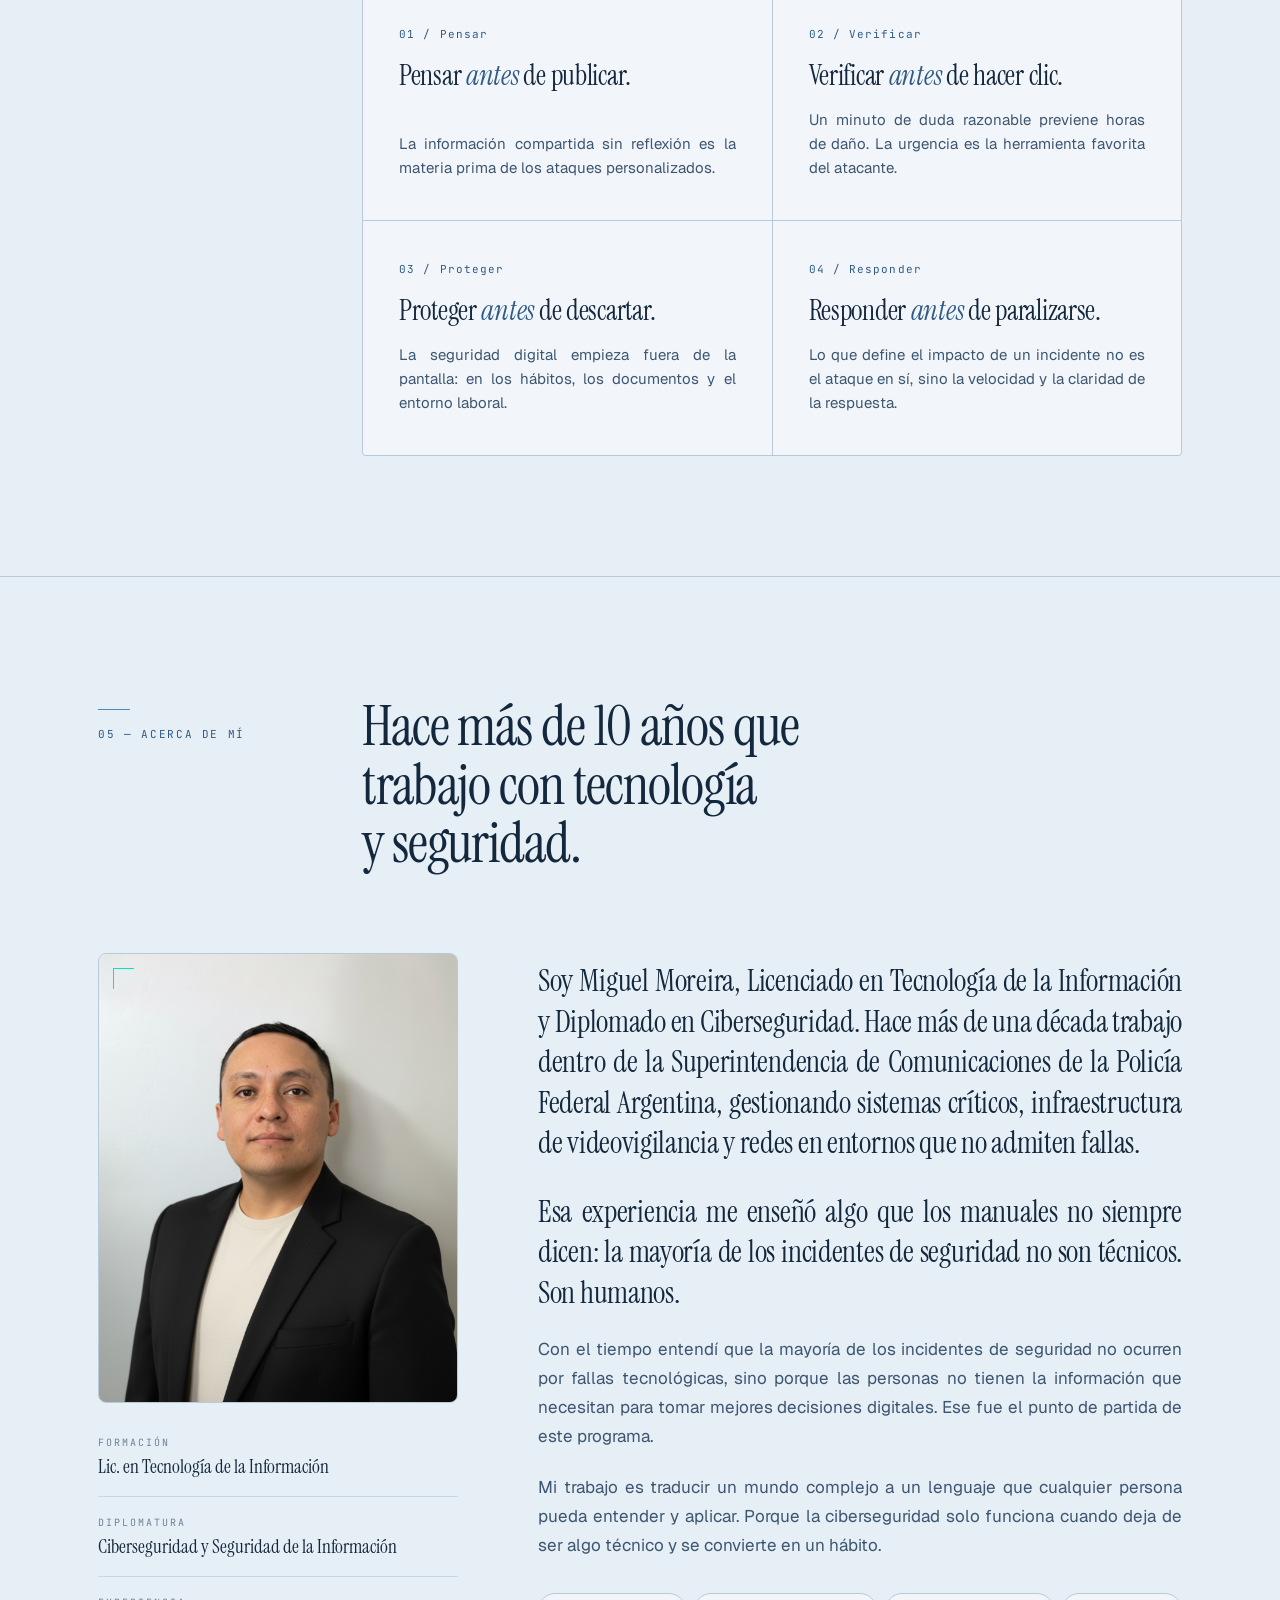
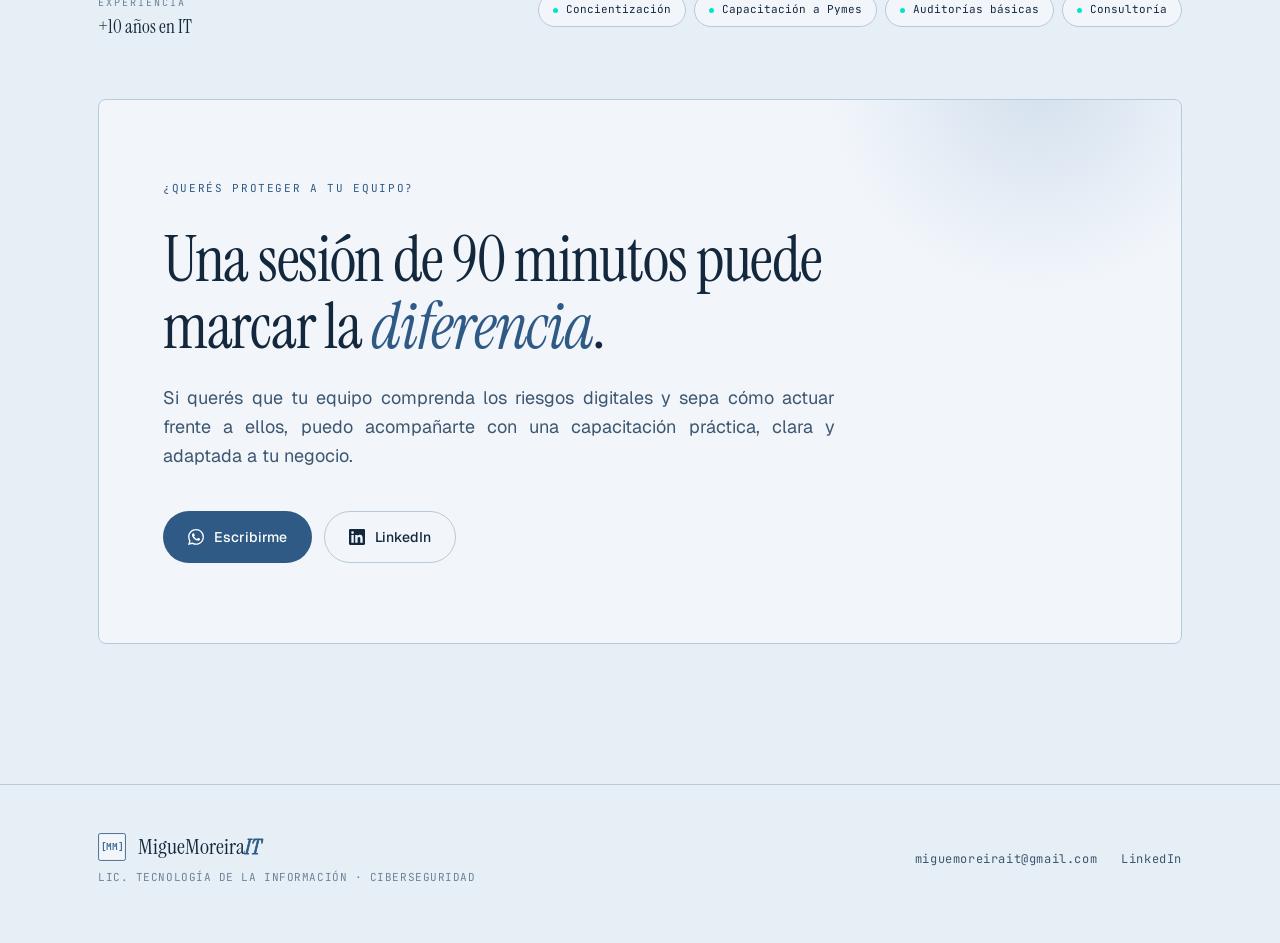
==== commit 8a3b3a9d: "fix: arreglos responsive mobile (375px) - Remueve style="height:1171px" del wrap de #acerca que caus" ====
--- a/index.html
+++ b/index.html
@@ -211,8 +211,8 @@
   </section>
 
   <!-- ACERCA DE MI -->
-  <section id="acerca" class="about-section" style="text-align: justify">
-    <div class="wrap" style="height: 1171px">
+  <section id="acerca" class="about-section">
+    <div class="wrap">
       <div class="section-head">
         <div class="section-head-tag">05 — Acerca de mí</div>
         <h2>Hace más de 10 años que trabajo con tecnología y seguridad.</h2>
--- a/styles.css
+++ b/styles.css
@@ -198,6 +198,8 @@
     border: none;
     padding: 4px 0;
     text-transform: none;
+    word-break: break-word;
+    overflow-wrap: anywhere;
   }
 
   /* ============ LAYOUT ============ */
@@ -881,6 +883,7 @@
     background: var(--bg);
     border-top: 1px solid var(--line);
     position: relative;
+    padding-bottom: 0;
   }
   .about-grid {
     display: grid;
@@ -982,7 +985,7 @@
 
   /* ============ CTA ============ */
   .cta {
-    padding: 160px 0;
+    padding: 60px 0 140px;
     position: relative;
   }
   .cta-inner {
@@ -1138,10 +1141,20 @@
     .hero-snippet { font-size: 11px; padding: 8px 12px; gap: 10px; }
     .hero-snippet .ln { display: none; }
     .hero-grid { grid-template-columns: 1fr; gap: 32px; margin-bottom: 48px; }
-    .hero-photo { max-width: 280px; }
+    .hero-photo { max-width: 280px; margin-left: auto; margin-right: auto; }
     .about-grid { grid-template-columns: 1fr; gap: 40px; }
     .about-photo { max-width: 320px; }
-    .about-lead { font-size: 24px; }
+    .about-lead {
+      font-size: 22px;
+      line-height: 1.4;
+      text-align: left;
+      hyphens: manual;
+    }
+    .about-body p:not(.about-lead) {
+      text-align: left;
+      hyphens: manual;
+    }
+    .about-section { padding-bottom: 0; }
     .amenazas-head { gap: 24px; margin-bottom: 40px; }
     .carousel-track-wrap { margin: 0 -24px; padding: 8px 24px; }
     .threat-card { flex-basis: 280px; min-height: 280px; padding: 28px 24px; }
@@ -1152,16 +1165,20 @@
     .intro-body { grid-template-columns: 1fr; gap: 24px; }
     .approach-grid { grid-template-columns: 1fr; gap: 24px; }
     .approach-cards { grid-template-columns: 1fr; }
-    .module-row { grid-template-columns: 50px 1fr 36px; gap: 16px; padding: 24px 0; }
+    .module-row { grid-template-columns: 50px 1fr 36px; gap: 16px; padding: 24px 20px; }
     .module-tag { display: none; }
     .module-num { font-size: 28px; }
     .module-title { font-size: 20px; }
-    .module-detail-inner { grid-template-columns: 1fr; gap: 24px; padding: 0 0 32px; }
+    .module-detail-inner { grid-template-columns: 1fr; gap: 24px; padding: 0 20px 32px 20px; }
     .module-detail-inner .spacer { display: none; }
     .cta { padding: 80px 0; }
     .cta-inner { padding: 48px 28px; }
     .hero-meta { gap: 32px; }
     .nav-links .cta-link { display: none; }
+  }
+
+  @media (max-width: 640px) {
+    .threat-card { flex: 0 0 calc(100vw - 48px); }
   }
 
   @media (max-width: 560px) {
@@ -1170,6 +1187,9 @@
     .hero-meta { gap: 24px; }
     .hero-meta-value { font-size: 20px; }
     .intro-body .lead { font-size: 22px; }
+    .about-lead { font-size: 19px; line-height: 1.45; }
+    .about-body p:not(.about-lead) { font-size: 15px; }
+    .about-section { padding-bottom: 0; }
     .approach-card { padding: 32px 24px; min-height: auto; }
     .approach-card h3 { font-size: 24px; }
     .cta-inner { padding: 40px 24px; }
@@ -1177,7 +1197,9 @@
     .module-title { font-size: 17px; }
     .module-objetivo { font-size: 18px; padding-left: 18px; }
     .module-content { font-size: 15px; }
-    .mobile-menu a { font-size: 32px; padding: 14px 0; }
+    .module-detail-inner { padding: 0 16px 32px 16px; }
+    .module-row { padding: 24px 16px; }
+    .mobile-menu > a[data-mobile-link] { font-size: 32px; padding: 14px 0; }
     .footer-row { flex-direction: column; align-items: flex-start; }
     .nav-brand { font-size: 18px; }
     .nav-brand .nav-mark { width: 26px; height: 26px; }
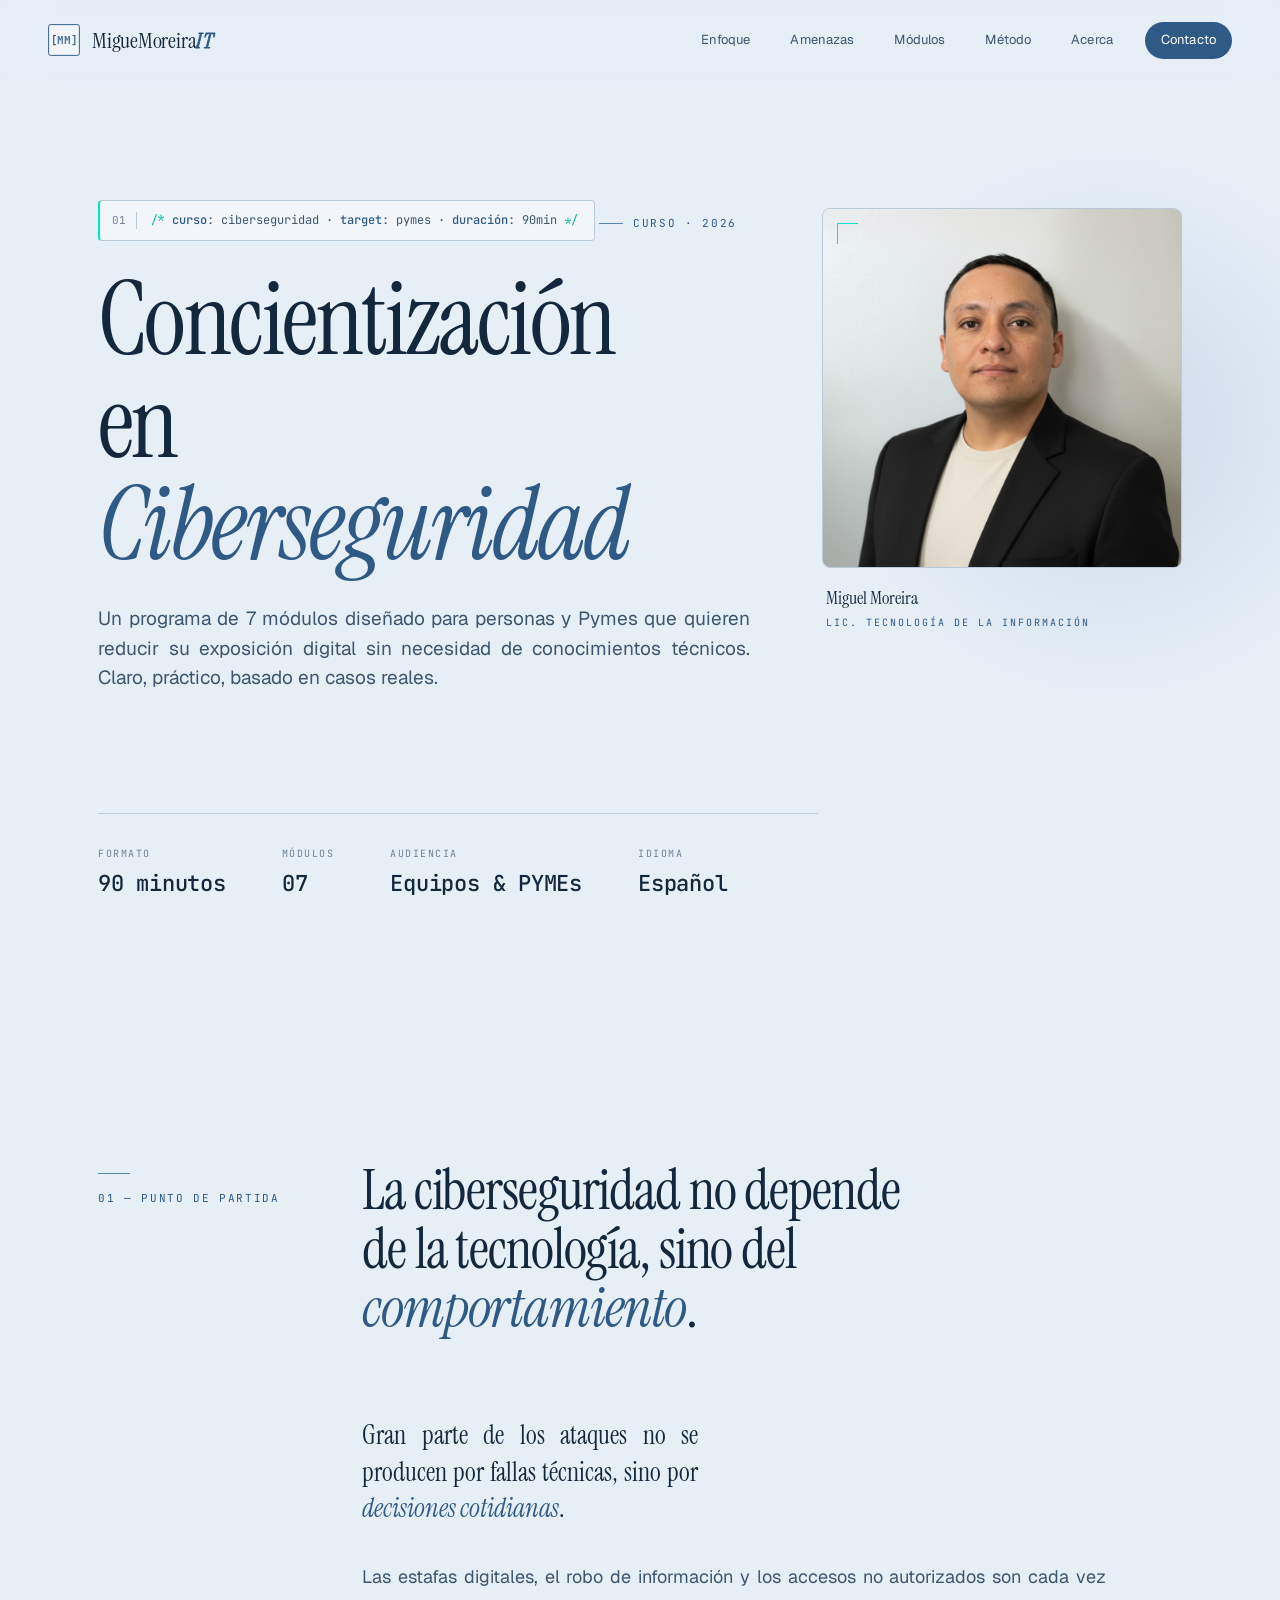
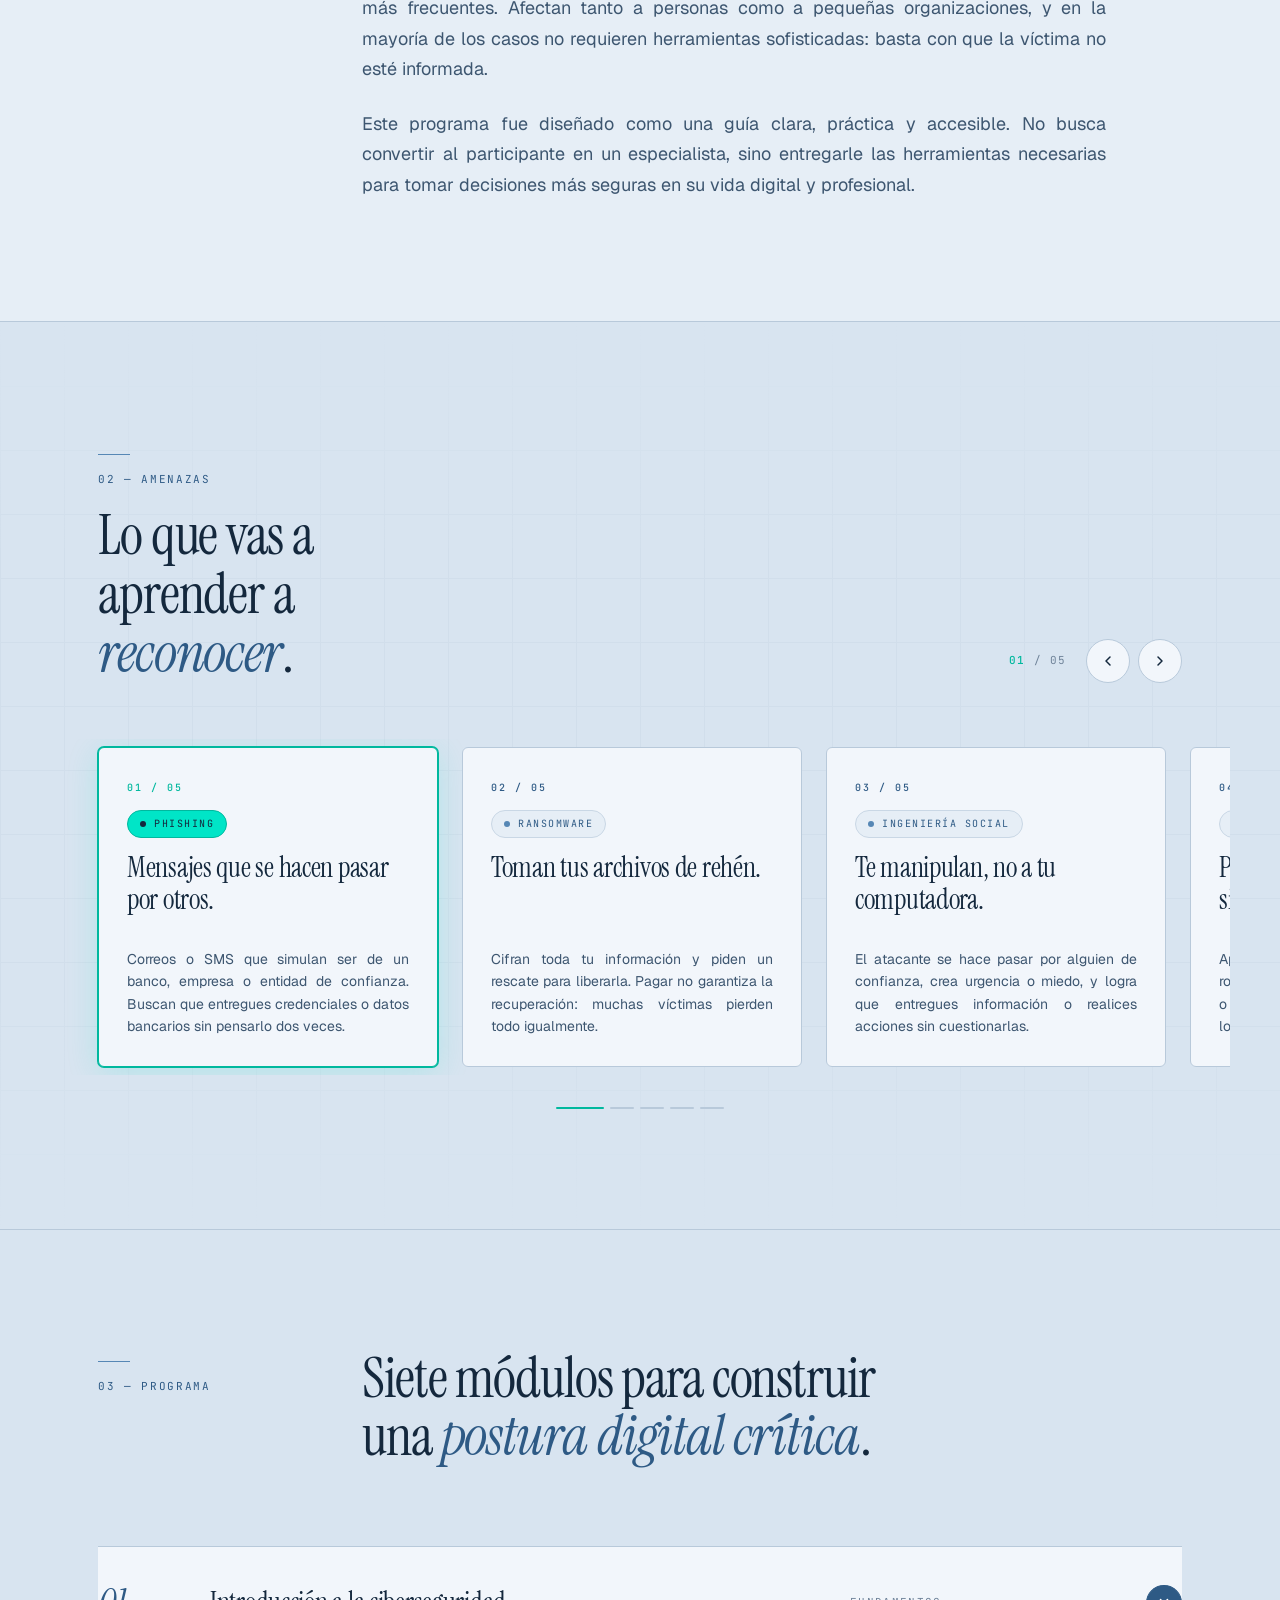
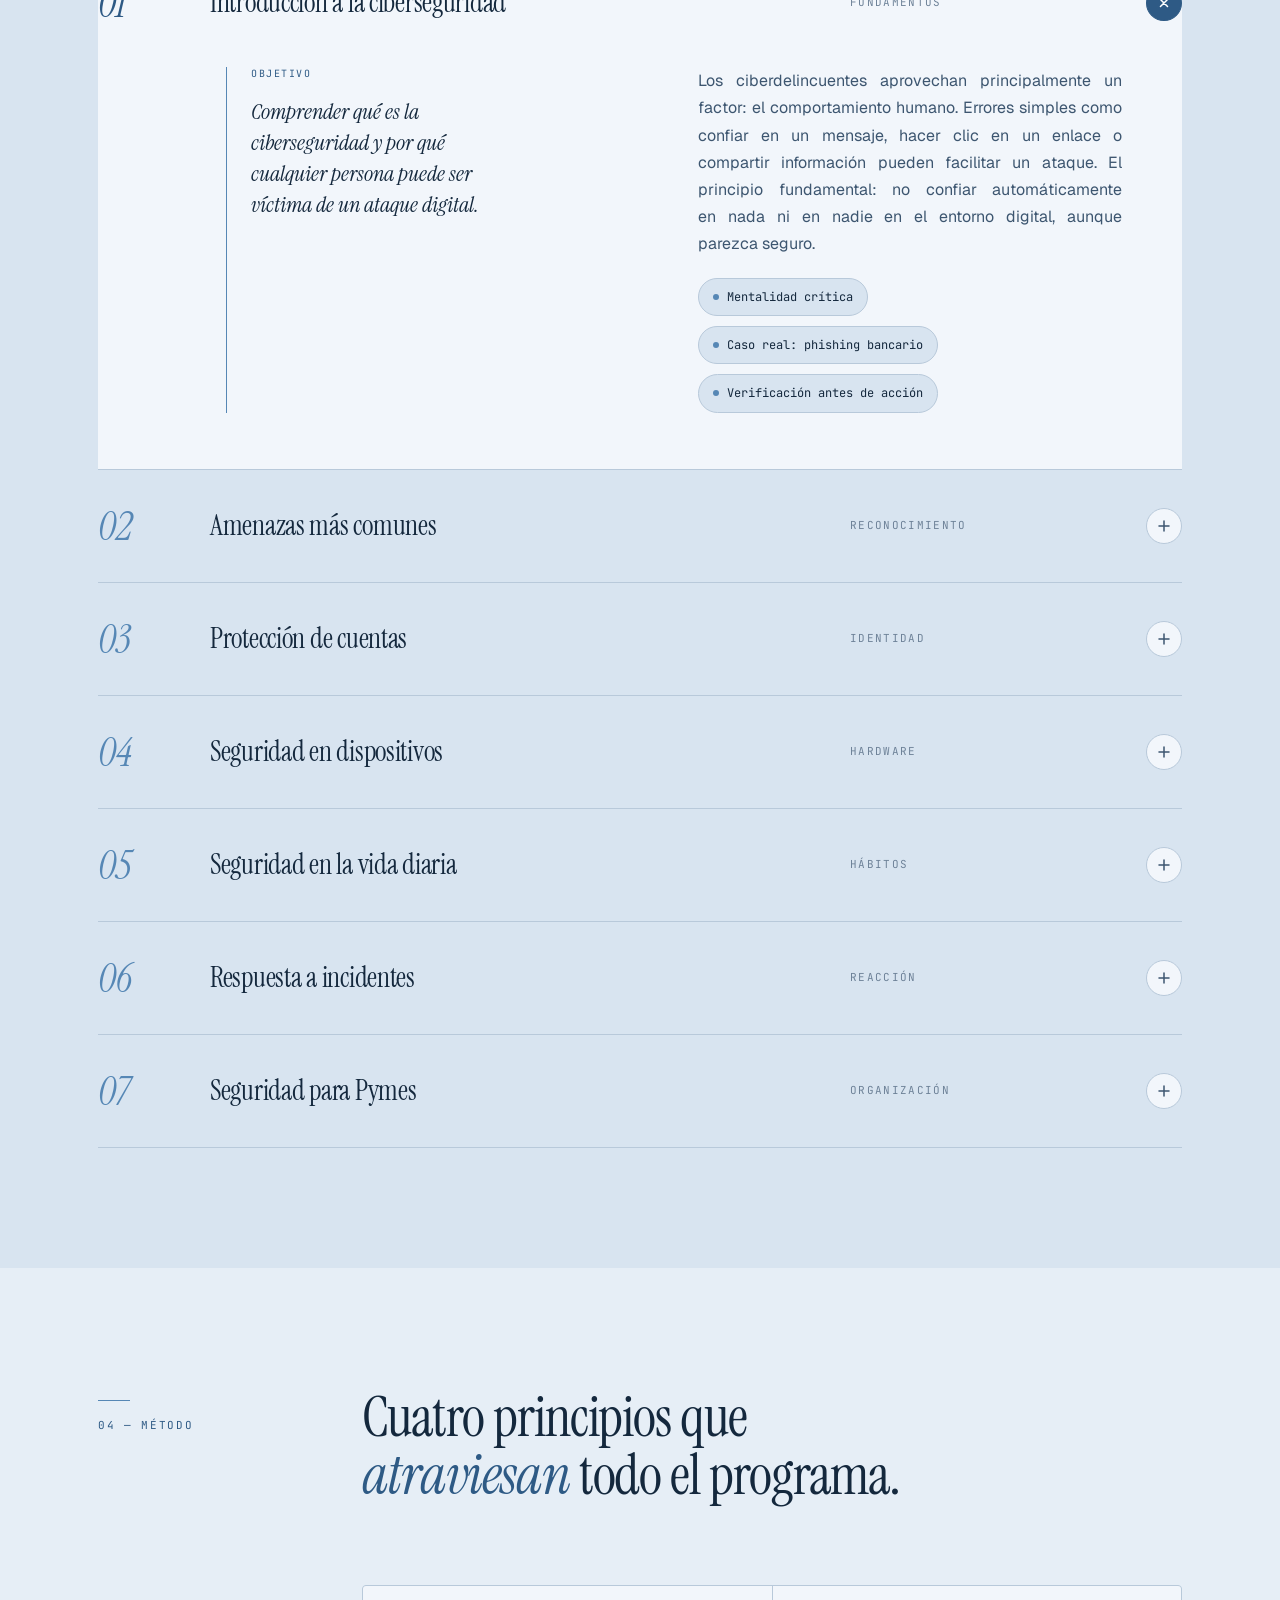
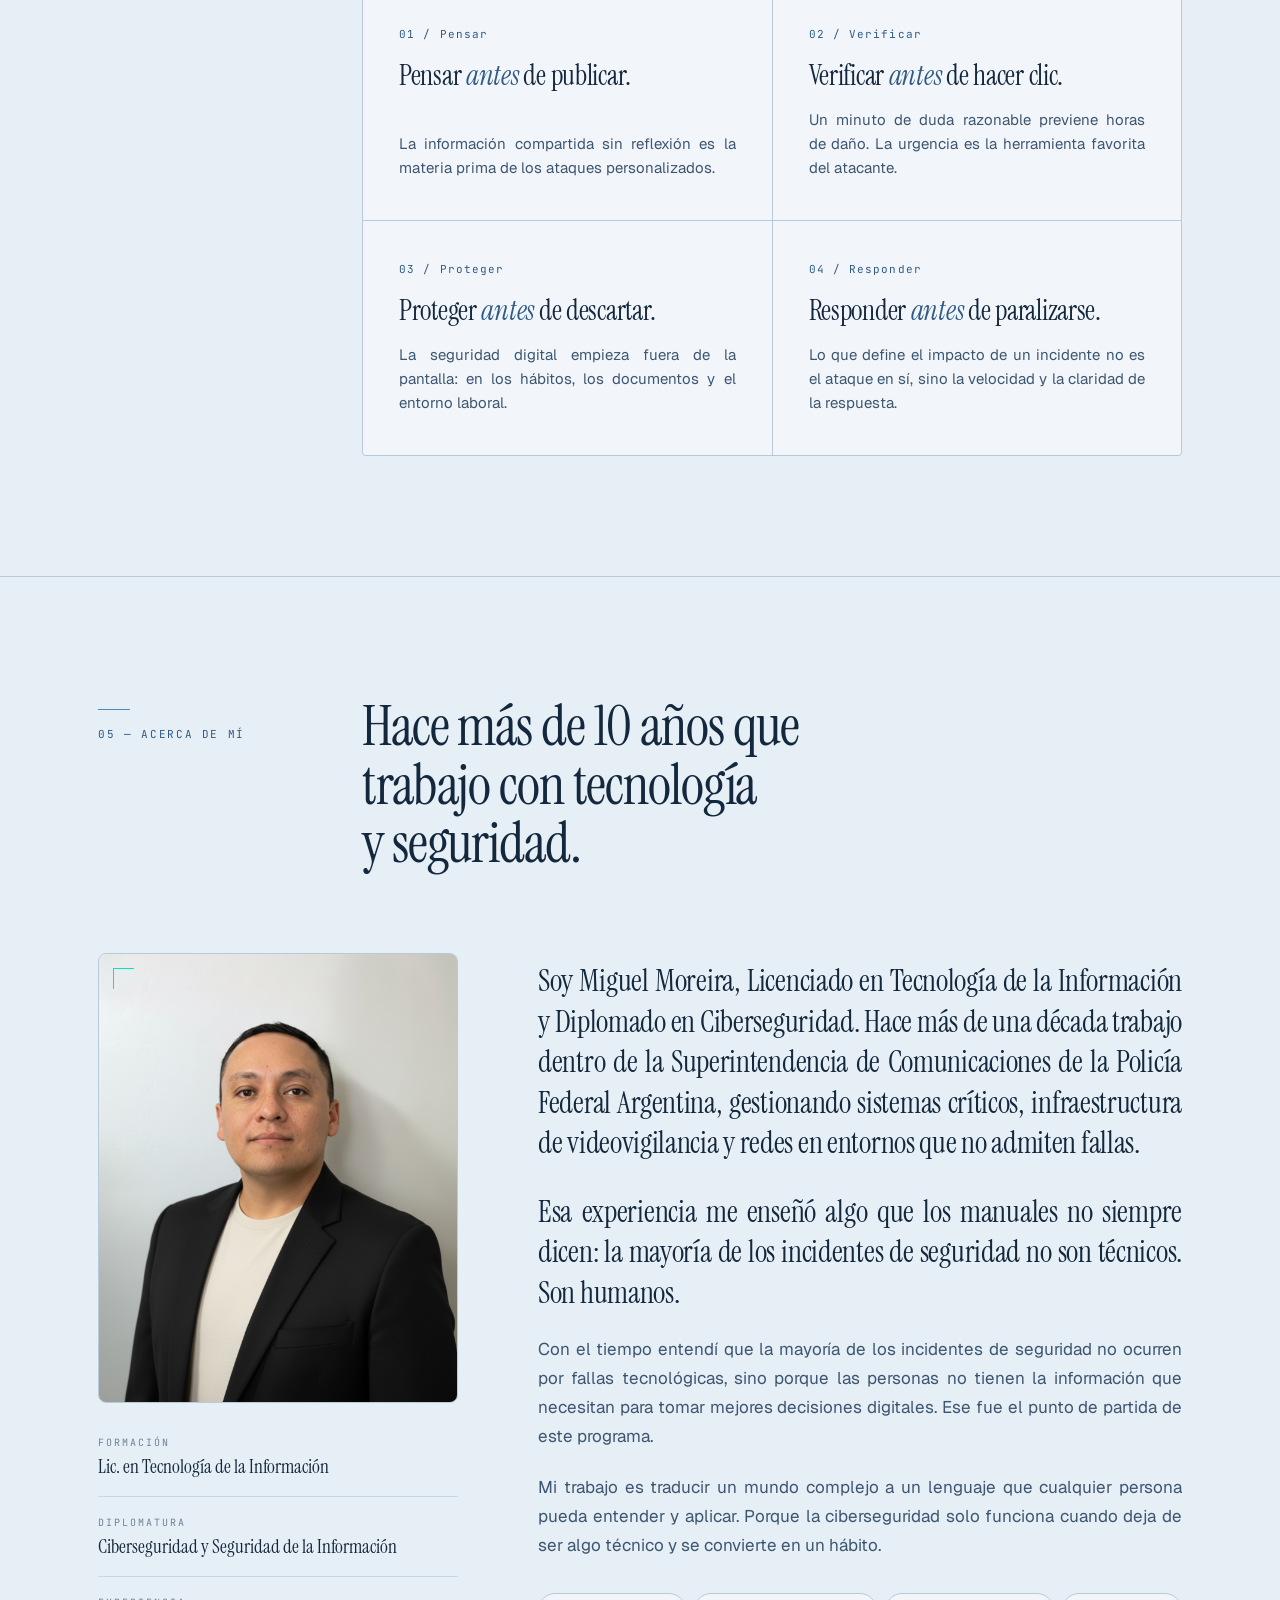
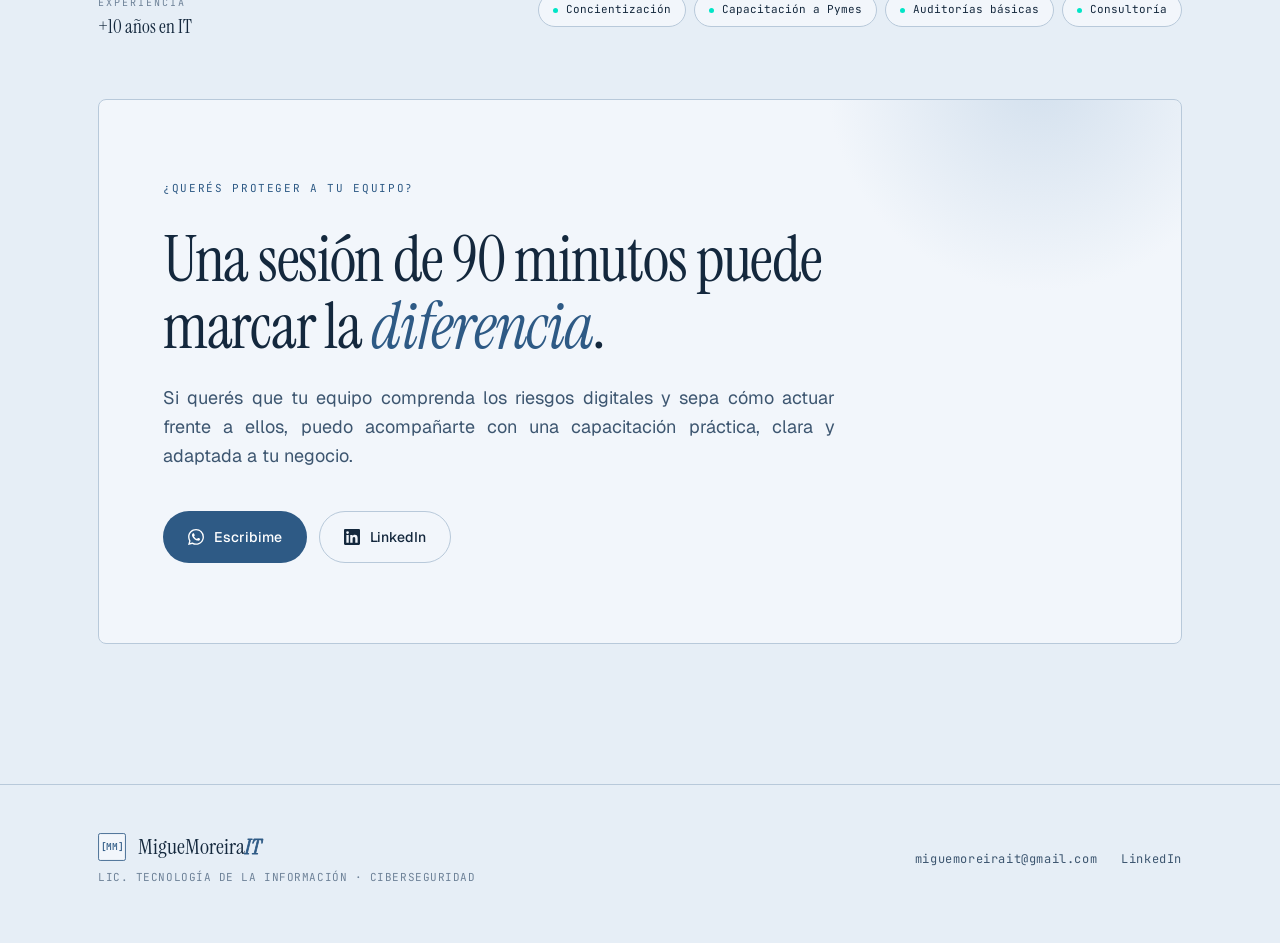
==== commit 844d4509: "Corrijo texto botón Escribime" ====
--- a/index.html
+++ b/index.html
@@ -269,7 +269,7 @@
           <div class="cta-actions">
             <a href="https://wa.me/5491130578169" target="_blank" rel="noopener" class="btn btn-primary">
               <svg viewBox="0 0 24 24" fill="currentColor" stroke="none" aria-hidden="true"><path d="M17.472 14.382c-.297-.149-1.758-.867-2.03-.967-.273-.099-.471-.148-.67.15-.197.297-.767.966-.94 1.164-.173.199-.347.223-.644.075-.297-.15-1.255-.463-2.39-1.475-.883-.788-1.48-1.761-1.653-2.059-.173-.297-.018-.458.13-.606.134-.133.298-.347.446-.52.149-.174.198-.298.298-.497.099-.198.05-.371-.025-.52-.075-.149-.669-1.612-.916-2.207-.242-.579-.487-.5-.669-.51-.173-.008-.371-.01-.57-.01-.198 0-.52.074-.792.372-.272.297-1.04 1.016-1.04 2.479 0 1.462 1.065 2.875 1.213 3.074.149.198 2.096 3.2 5.077 4.487.709.306 1.262.489 1.694.625.712.227 1.36.195 1.871.118.571-.085 1.758-.719 2.006-1.413.248-.694.248-1.289.173-1.413-.074-.124-.272-.198-.57-.347m-5.421 7.403h-.004a9.87 9.87 0 01-5.031-1.378l-.361-.214-3.741.982.998-3.648-.235-.374a9.86 9.86 0 01-1.51-5.26c.001-5.45 4.436-9.884 9.888-9.884 2.64 0 5.122 1.03 6.988 2.898a9.825 9.825 0 012.893 6.994c-.003 5.45-4.437 9.884-9.885 9.884m8.413-18.297A11.815 11.815 0 0012.05 0C5.495 0 .16 5.335.157 11.892c0 2.096.547 4.142 1.588 5.945L.057 24l6.305-1.654a11.882 11.882 0 005.683 1.448h.005c6.554 0 11.89-5.335 11.893-11.893a11.821 11.821 0 00-3.48-8.413z"/></svg>
-              Escribirme
+              Escribime
             </a>
             <a href="https://linkedin.com/in/miguemoreira" target="_blank" rel="noopener" class="btn btn-secondary">
               <svg viewBox="0 0 24 24" fill="currentColor" stroke="none" aria-hidden="true"><path d="M20.447 20.452h-3.554v-5.569c0-1.328-.027-3.037-1.852-3.037-1.853 0-2.136 1.445-2.136 2.939v5.667H9.351V9h3.414v1.561h.046c.477-.9 1.637-1.85 3.37-1.85 3.601 0 4.267 2.37 4.267 5.455v6.286zM5.337 7.433a2.062 2.062 0 01-2.063-2.065 2.063 2.063 0 112.063 2.065zm1.782 13.019H3.555V9h3.564v11.452zM22.225 0H1.771C.792 0 0 .774 0 1.729v20.542C0 23.227.792 24 1.771 24h20.451C23.2 24 24 23.227 24 22.271V1.729C24 .774 23.2 0 22.222 0h.003z"/></svg>
--- a/styles.css
+++ b/styles.css
@@ -1147,12 +1147,10 @@
     .about-lead {
       font-size: 22px;
       line-height: 1.4;
-      text-align: left;
-      hyphens: manual;
     }
     .about-body p:not(.about-lead) {
-      text-align: left;
-      hyphens: manual;
+      text-align: justify;
+      hyphens: auto;
     }
     .about-section { padding-bottom: 0; }
     .amenazas-head { gap: 24px; margin-bottom: 40px; }
